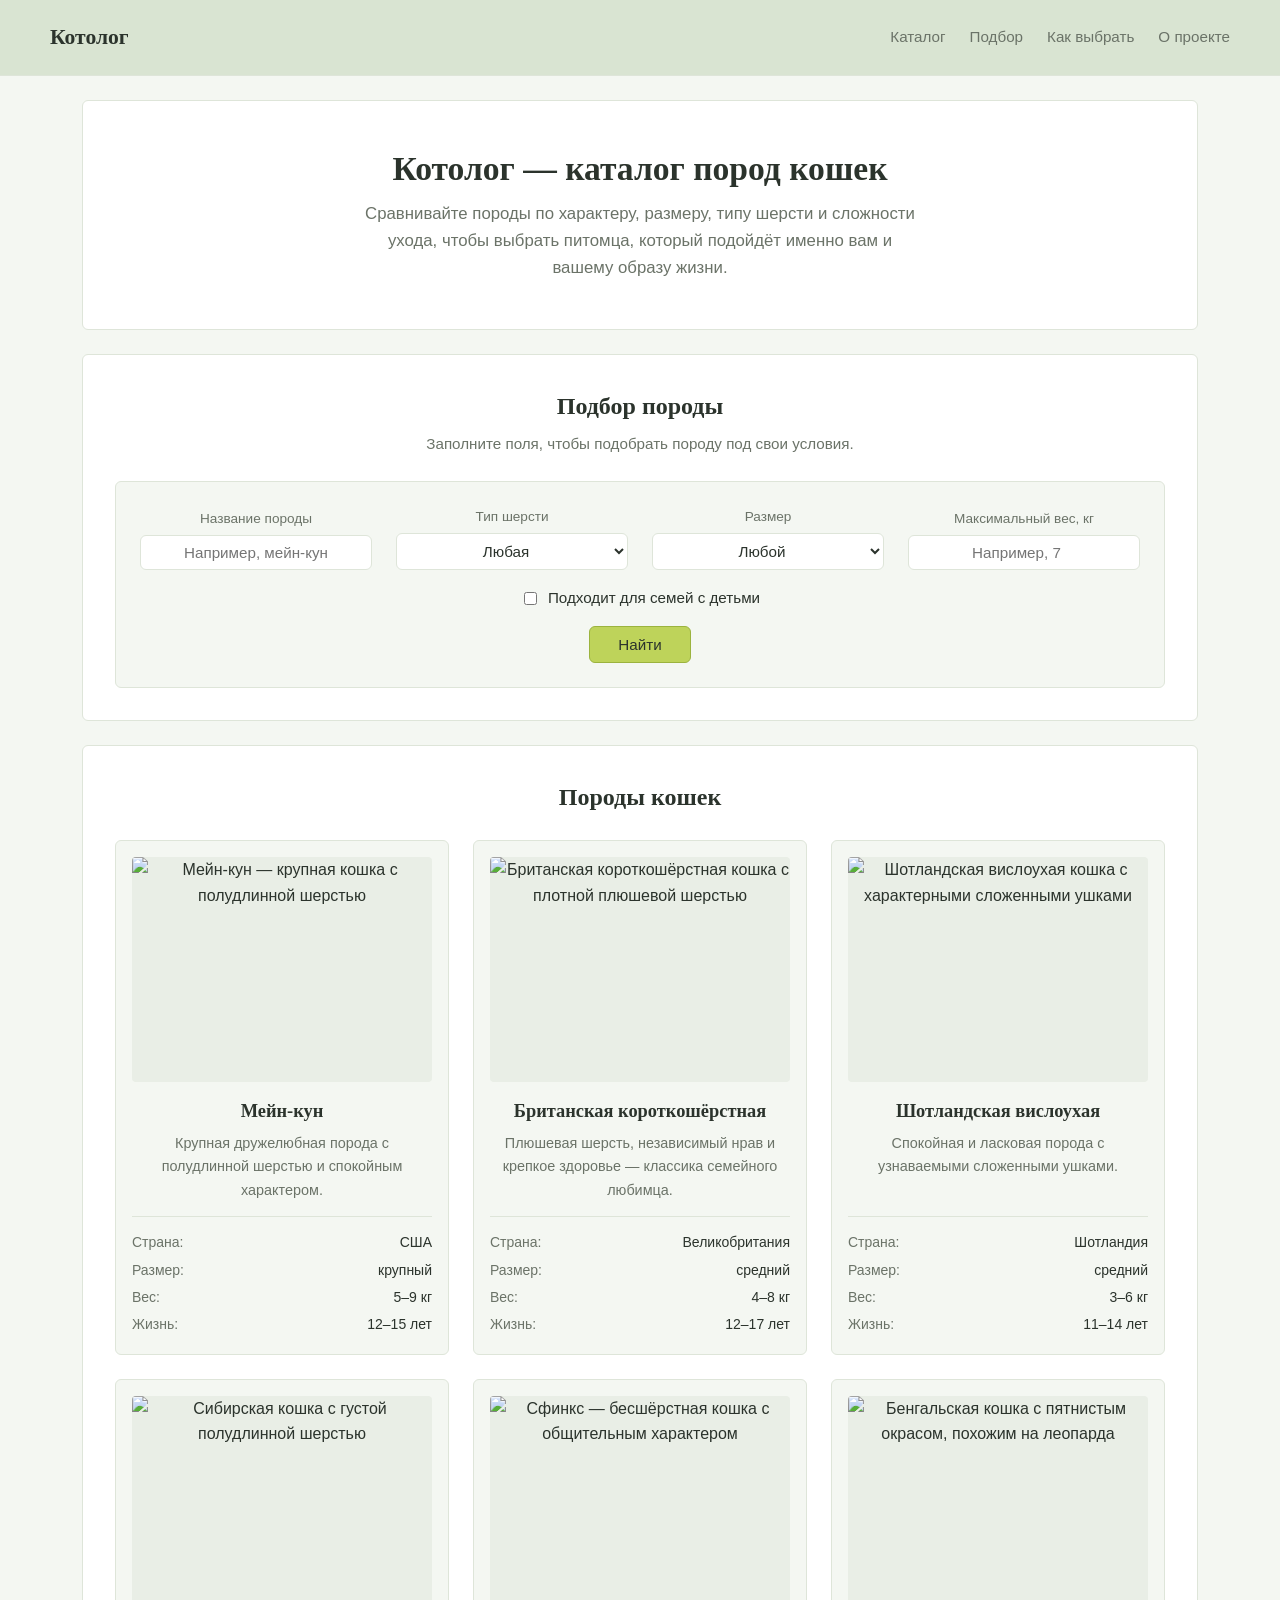
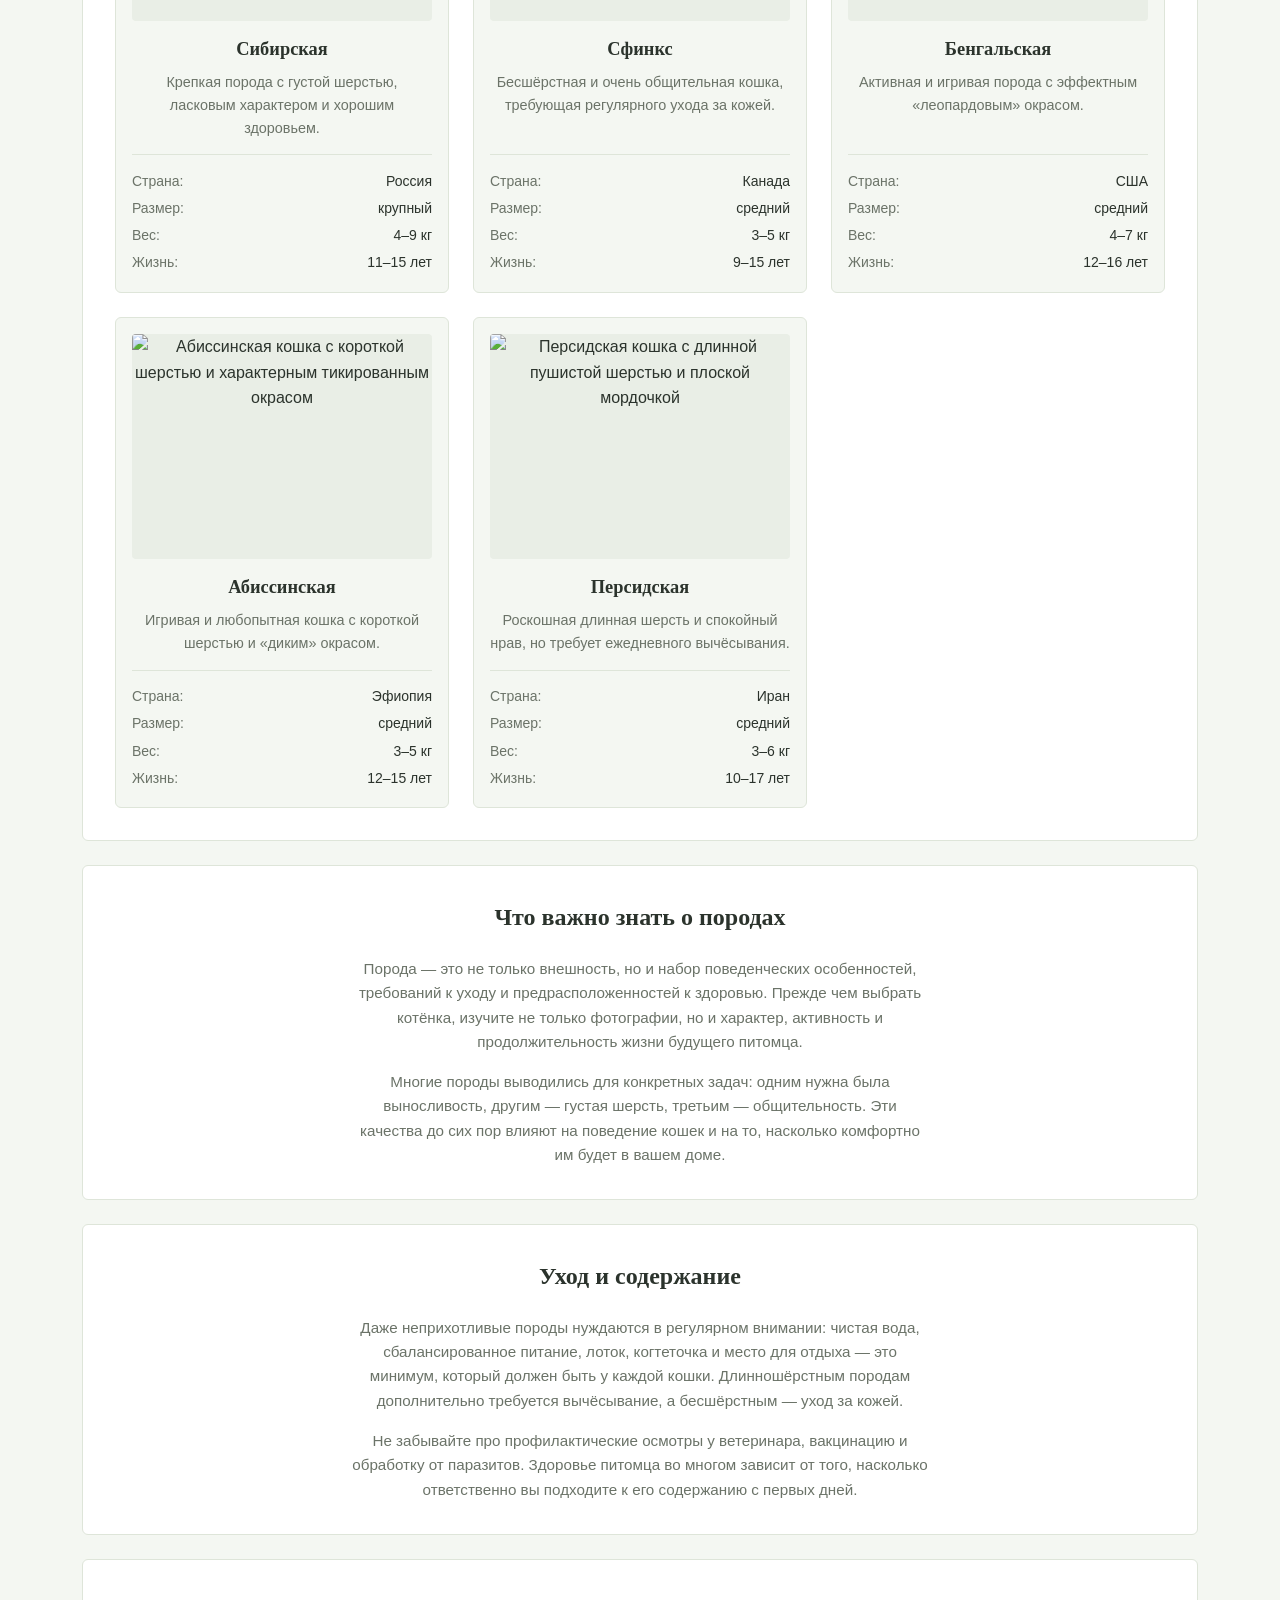
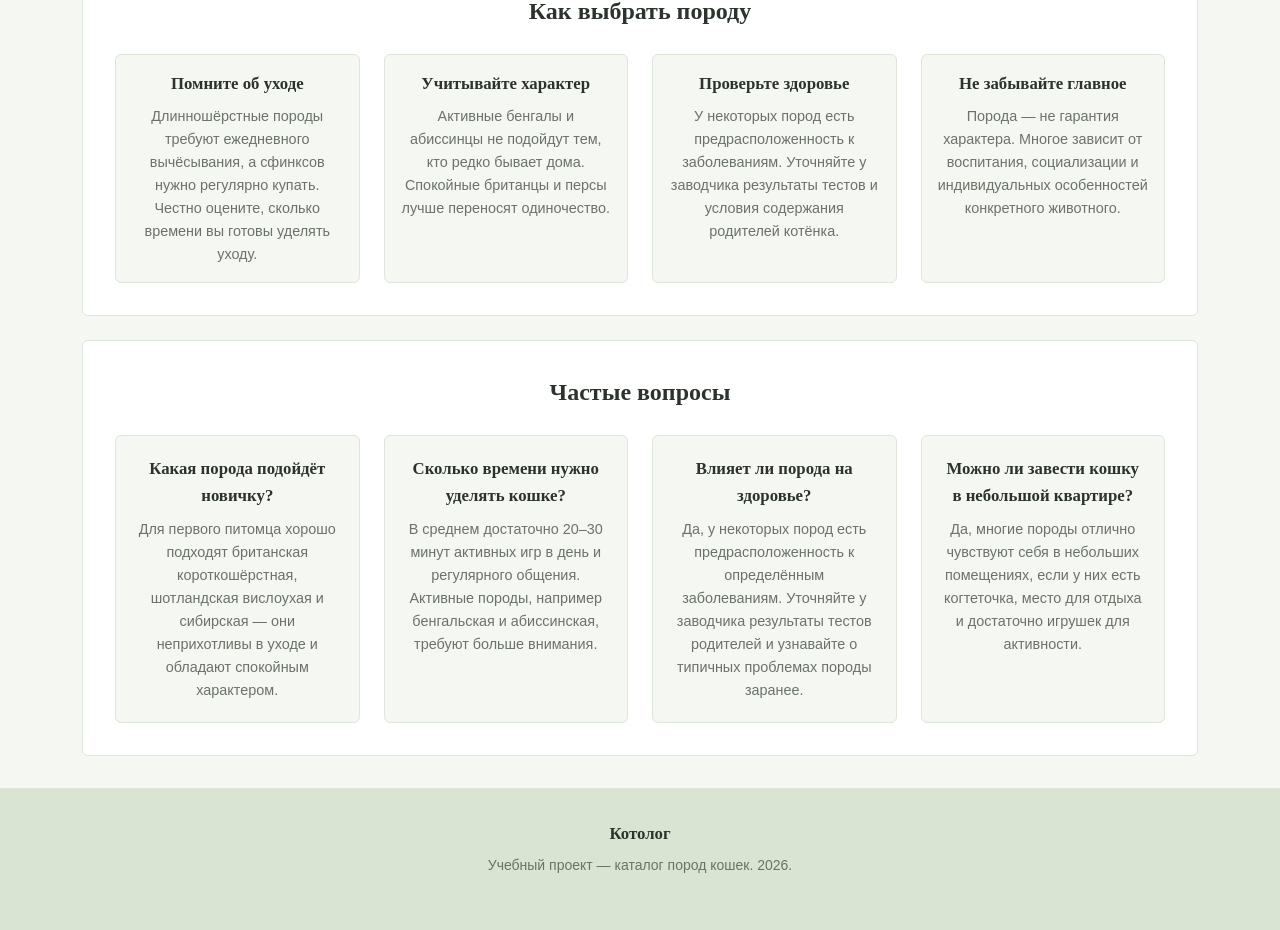
==== index.html @ 671f191f "лабораторная работа №1" ====
<!doctype html>
<html lang="ru">
<head>
  <meta charset="UTF-8">
  <meta name="viewport" content="width=device-width, initial-scale=1.0">
  <title>Котолог — каталог пород кошек</title>
  <link rel="stylesheet" href="styles/main.css">
<base target="_blank">
</head>

<body>

  <header class="site-header">
    <a class="logo" href="index.html">Котолог</a>
    <nav class="main-nav" aria-label="Основная навигация">
      <ul>
        <li><a href="#breeds">Каталог</a></li>
        <li><a href="#filters">Подбор</a></li>
        <li><a href="#about">Как выбрать</a></li>
        <li><a href="#footer">О проекте</a></li>
      </ul>
    </nav>
  </header>

  <main>

    <section class="hero" aria-labelledby="hero-title">
      <h1 id="hero-title">Котолог — каталог пород кошек</h1>
      <p>
        Сравнивайте породы по характеру, размеру, типу шерсти и сложности ухода,
        чтобы выбрать питомца, который подойдёт именно вам и вашему образу жизни.
      </p>
    </section>

    <section id="filters" class="filters" aria-labelledby="filters-title">
      <h2 id="filters-title">Подбор породы</h2>
      <p>Заполните поля, чтобы подобрать породу под свои условия.</p>

      <form class="filter-form" action="#" method="get">
        <div class="form-field">
          <label for="breed-name">Название породы</label>
          <input type="text" id="breed-name" name="breed" placeholder="Например, мейн-кун">
        </div>

        <div class="form-field">
          <label for="coat">Тип шерсти</label>
          <select id="coat" name="coat">
            <option value="">Любая</option>
            <option value="short">Короткая</option>
            <option value="semi-long">Полудлинная</option>
            <option value="long">Длинная</option>
            <option value="hairless">Без шерсти</option>
          </select>
        </div>

        <div class="form-field">
          <label for="size">Размер</label>
          <select id="size" name="size">
            <option value="">Любой</option>
            <option value="small">Малый</option>
            <option value="medium">Средний</option>
            <option value="large">Крупный</option>
          </select>
        </div>

        <div class="form-field">
          <label for="max-weight">Максимальный вес, кг</label>
          <input type="number" id="max-weight" name="max_weight" min="1" max="15" step="0.5" placeholder="Например, 7">
        </div>

        <div class="form-field form-field--checkbox">
          <input type="checkbox" id="kids-friendly" name="kids_friendly" value="1">
          <label for="kids-friendly">Подходит для семей с детьми</label>
        </div>

        <button type="submit" class="btn">Найти</button>
      </form>
    </section>

    <section id="breeds" class="breeds" aria-labelledby="breeds-title">
      <h2 id="breeds-title">Породы кошек</h2>

      <div class="cards">

        <article class="card">
          <img src="assets/images/maine-coon.jpg" alt="Мейн-кун — крупная кошка с полудлинной шерстью">
          <h3>Мейн-кун</h3>
          <p>Крупная дружелюбная порода с полудлинной шерстью и спокойным характером.</p>
          <ul class="card-props">
            <li><span>Страна:</span> США</li>
            <li><span>Размер:</span> крупный</li>
            <li><span>Вес:</span> 5–9 кг</li>
            <li><span>Жизнь:</span> 12–15 лет</li>
          </ul>
        </article>

        <article class="card">
          <img src="assets/images/british-shorthair.jpg" alt="Британская короткошёрстная кошка с плотной плюшевой шерстью">
          <h3>Британская короткошёрстная</h3>
          <p>Плюшевая шерсть, независимый нрав и крепкое здоровье — классика семейного любимца.</p>
          <ul class="card-props">
            <li><span>Страна:</span> Великобритания</li>
            <li><span>Размер:</span> средний</li>
            <li><span>Вес:</span> 4–8 кг</li>
            <li><span>Жизнь:</span> 12–17 лет</li>
          </ul>
        </article>

        <article class="card">
          <img src="assets/images/scottish-fold.jpg" alt="Шотландская вислоухая кошка с характерными сложенными ушками">
          <h3>Шотландская вислоухая</h3>
          <p>Спокойная и ласковая порода с узнаваемыми сложенными ушками.</p>
          <ul class="card-props">
            <li><span>Страна:</span> Шотландия</li>
            <li><span>Размер:</span> средний</li>
            <li><span>Вес:</span> 3–6 кг</li>
            <li><span>Жизнь:</span> 11–14 лет</li>
          </ul>
        </article>

        <article class="card">
          <img src="assets/images/siberian.jpg" alt="Сибирская кошка с густой полудлинной шерстью">
          <h3>Сибирская</h3>
          <p>Крепкая порода с густой шерстью, ласковым характером и хорошим здоровьем.</p>
          <ul class="card-props">
            <li><span>Страна:</span> Россия</li>
            <li><span>Размер:</span> крупный</li>
            <li><span>Вес:</span> 4–9 кг</li>
            <li><span>Жизнь:</span> 11–15 лет</li>
          </ul>
        </article>

        <article class="card">
          <img src="assets/images/sphynx.jpg" alt="Сфинкс — бесшёрстная кошка с общительным характером">
          <h3>Сфинкс</h3>
          <p>Бесшёрстная и очень общительная кошка, требующая регулярного ухода за кожей.</p>
          <ul class="card-props">
            <li><span>Страна:</span> Канада</li>
            <li><span>Размер:</span> средний</li>
            <li><span>Вес:</span> 3–5 кг</li>
            <li><span>Жизнь:</span> 9–15 лет</li>
          </ul>
        </article>

        <article class="card">
          <img src="assets/images/bengal.jpg" alt="Бенгальская кошка с пятнистым окрасом, похожим на леопарда">
          <h3>Бенгальская</h3>
          <p>Активная и игривая порода с эффектным «леопардовым» окрасом.</p>
          <ul class="card-props">
            <li><span>Страна:</span> США</li>
            <li><span>Размер:</span> средний</li>
            <li><span>Вес:</span> 4–7 кг</li>
            <li><span>Жизнь:</span> 12–16 лет</li>
          </ul>
        </article>

        <article class="card">
          <img src="assets/images/abyssinian.jpg" alt="Абиссинская кошка с короткой шерстью и характерным тикированным окрасом">
          <h3>Абиссинская</h3>
          <p>Игривая и любопытная кошка с короткой шерстью и «диким» окрасом.</p>
          <ul class="card-props">
            <li><span>Страна:</span> Эфиопия</li>
            <li><span>Размер:</span> средний</li>
            <li><span>Вес:</span> 3–5 кг</li>
            <li><span>Жизнь:</span> 12–15 лет</li>
          </ul>
        </article>

        <article class="card">
          <img src="assets/images/persian.jpg" alt="Персидская кошка с длинной пушистой шерстью и плоской мордочкой">
          <h3>Персидская</h3>
          <p>Роскошная длинная шерсть и спокойный нрав, но требует ежедневного вычёсывания.</p>
          <ul class="card-props">
            <li><span>Страна:</span> Иран</li>
            <li><span>Размер:</span> средний</li>
            <li><span>Вес:</span> 3–6 кг</li>
            <li><span>Жизнь:</span> 10–17 лет</li>
          </ul>
        </article>

      </div>
    </section>

    <section id="about-breeds" class="text-block" aria-labelledby="about-breeds-title">
      <h2 id="about-breeds-title">Что важно знать о породах</h2>
      <div class="text-block-content">
        <p>
          Порода — это не только внешность, но и набор поведенческих особенностей,
          требований к уходу и предрасположенностей к здоровью. Прежде чем выбрать
          котёнка, изучите не только фотографии, но и характер, активность и
          продолжительность жизни будущего питомца.
        </p>
        <p>
          Многие породы выводились для конкретных задач: одним нужна была выносливость,
          другим — густая шерсть, третьим — общительность. Эти качества до сих пор
          влияют на поведение кошек и на то, насколько комфортно им будет в вашем доме.
        </p>
      </div>
    </section>

    <section id="care" class="text-block" aria-labelledby="care-title">
      <h2 id="care-title">Уход и содержание</h2>
      <div class="text-block-content">
        <p>
          Даже неприхотливые породы нуждаются в регулярном внимании: чистая вода,
          сбалансированное питание, лоток, когтеточка и место для отдыха — это минимум,
          который должен быть у каждой кошки. Длинношёрстным породам дополнительно
          требуется вычёсывание, а бесшёрстным — уход за кожей.
        </p>
        <p>
          Не забывайте про профилактические осмотры у ветеринара, вакцинацию и
          обработку от паразитов. Здоровье питомца во многом зависит от того,
          насколько ответственно вы подходите к его содержанию с первых дней.
        </p>
      </div>
    </section>

    <section id="about" class="about" aria-labelledby="about-title">
      <h2 id="about-title">Как выбрать породу</h2>

      <div class="about-grid">
        <article>
          <h3>Помните об уходе</h3>
          <p>Длинношёрстные породы требуют ежедневного вычёсывания, а сфинксов нужно регулярно купать. Честно оцените, сколько времени вы готовы уделять уходу.</p>
        </article>

        <article>
          <h3>Учитывайте характер</h3>
          <p>Активные бенгалы и абиссинцы не подойдут тем, кто редко бывает дома. Спокойные британцы и персы лучше переносят одиночество.</p>
        </article>

        <article>
          <h3>Проверьте здоровье</h3>
          <p>У некоторых пород есть предрасположенность к заболеваниям. Уточняйте у заводчика результаты тестов и условия содержания родителей котёнка.</p>
        </article>

        <article>
          <h3>Не забывайте главное</h3>
          <p>Порода — не гарантия характера. Многое зависит от воспитания, социализации и индивидуальных особенностей конкретного животного.</p>
        </article>
      </div>
    </section>

    <section id="faq" class="text-block" aria-labelledby="faq-title">
      <h2 id="faq-title">Частые вопросы</h2>
      <div class="faq">
        <article class="faq-item">
          <h3>Какая порода подойдёт новичку?</h3>
          <p>
            Для первого питомца хорошо подходят британская короткошёрстная,
            шотландская вислоухая и сибирская — они неприхотливы в уходе
            и обладают спокойным характером.
          </p>
        </article>
        <article class="faq-item">
          <h3>Сколько времени нужно уделять кошке?</h3>
          <p>
            В среднем достаточно 20–30 минут активных игр в день и регулярного
            общения. Активные породы, например бенгальская и абиссинская,
            требуют больше внимания.
          </p>
        </article>
        <article class="faq-item">
          <h3>Влияет ли порода на здоровье?</h3>
          <p>
            Да, у некоторых пород есть предрасположенность к определённым
            заболеваниям. Уточняйте у заводчика результаты тестов родителей
            и узнавайте о типичных проблемах породы заранее.
          </p>
        </article>
        <article class="faq-item">
          <h3>Можно ли завести кошку в небольшой квартире?</h3>
          <p>
            Да, многие породы отлично чувствуют себя в небольших помещениях,
            если у них есть когтеточка, место для отдыха и достаточно игрушек
            для активности.
          </p>
        </article>
      </div>
    </section>

  </main>

  <footer id="footer" class="site-footer">
    <div class="footer-col">
      <p class="footer-brand">Котолог</p>
      <p>Учебный проект — каталог пород кошек. 2026.</p>
    </div>
  </footer>

</body>
</html>
---- styles/main.css ----
/* Котолог — каталог пород кошек */

/* Цвета и размеры */
:root {
  --bg: #f4f7f2;
  --surface: #ffffff;
  --text: #2b332c;
  --text-muted: #6b7368;
  --accent: #bed35a;
  --accent-dark: #9bb33e;
  --accent-tint: #d9e4d2;
  --border: #dee5d9;
  --radius: 6px;
}

* {
  box-sizing: border-box;
}

/* Основа страницы */
body {
  margin: 0;
  padding: 0;
  background-color: var(--bg);
  color: var(--text);
  font-family: Arial, sans-serif;
  font-size: 16px;
  line-height: 1.6;
  text-align: center;
}

/* Картинки */
img {
  display: block;
  max-width: 100%;
}

/* Ссылки */
a {
  color: var(--accent-dark);
  text-decoration: none;
}

a:hover {
  text-decoration: underline;
}

/* Заголовки */
h1,
h2,
h3 {
  font-family: Georgia, serif;
  font-weight: 600;
  color: var(--text);
}

/* Рамка при навигации клавишей Tab */
:focus-visible {
  outline: 2px solid var(--accent-dark);
  outline-offset: 2px;
}

/* Шапка — на всю ширину экрана, лёгкий зелёный фон */
.site-header {
  display: flex;
  flex-wrap: wrap;
  justify-content: space-between;
  align-items: center;
  gap: 1rem 2rem;
  padding: 1.25rem max(2rem, calc((100% - 1180px) / 2));
  background-color: var(--accent-tint);
  border-bottom: 1px solid var(--border);
  position: sticky;
  top: 0;
  z-index: 10;
}

/* Логотип */
.logo {
  font-family: Georgia, serif;
  font-size: 1.35rem;
  font-weight: 700;
  color: var(--text);
}

.logo:hover {
  text-decoration: none;
}

/* Меню */
.main-nav ul {
  display: flex;
  flex-wrap: wrap;
  justify-content: flex-end;
  gap: 1.5rem;
  margin: 0;
  padding: 0;
  list-style: none;
}

.main-nav a {
  color: var(--text-muted);
  font-size: 0.95rem;
  transition: color 0.2s ease;
}

.main-nav a:hover {
  color: var(--accent-dark);
  text-decoration: none;
}

/* Основной контейнер — центрируем содержимое */
main {
  max-width: 1180px;
  margin: 0 auto;
  padding: 0 2rem;
}

/* Белый блок-обёртка для секций */
.hero,
.filters,
.breeds,
.text-block,
.about {
  background-color: var(--surface);
  border: 1px solid var(--border);
  border-radius: var(--radius);
  padding: 2rem 2rem;
  margin: 1.5rem 0;
}

/* Первый блок с заголовком */
.hero {
  padding: 3rem 2rem;
}

.hero h1 {
  margin: 0 0 0.75rem;
  font-size: 2.1rem;
  line-height: 1.2;
}

.hero p {
  margin: 0 auto;
  max-width: 60ch;
  color: var(--text-muted);
  font-size: 1.05rem;
}

/* Блок с формой */
.filters h2 {
  margin: 0 0 0.4rem;
  font-size: 1.5rem;
}

.filters p {
  margin: 0 auto 1.5rem;
  max-width: 65ch;
  color: var(--text-muted);
  font-size: 0.95rem;
}

.filter-form {
  display: flex;
  flex-wrap: wrap;
  justify-content: center;
  align-items: flex-end;
  gap: 1rem 1.5rem;
  padding: 1.5rem;
  background-color: var(--bg);
  border: 1px solid var(--border);
  border-radius: var(--radius);
}

/* Одно поле формы */
.form-field {
  display: flex;
  flex-direction: column;
  gap: 0.35rem;
  flex: 1 1 180px;
  text-align: center;
}

.form-field label {
  font-size: 0.85rem;
  color: var(--text-muted);
  text-align: center;
}

.form-field input[type="text"],
.form-field input[type="number"],
.form-field select {
  width: 100%;
  padding: 0.5rem 0.65rem;
  font-family: Arial, sans-serif;
  font-size: 0.95rem;
  color: var(--text);
  background-color: var(--surface);
  border: 1px solid var(--border);
  border-radius: var(--radius);
  text-align: center;
}

.form-field input:focus,
.form-field select:focus {
  border-color: var(--accent);
}

/* Поле с галочкой */
.form-field--checkbox {
  flex-direction: row;
  justify-content: center;
  align-items: center;
  gap: 0.5rem;
  flex: 1 1 100%;
  text-align: center;
}

.form-field--checkbox input {
  width: auto;
}

.form-field--checkbox label {
  font-size: 0.95rem;
  color: var(--text);
}

/* Кнопка */
.btn {
  padding: 0.55rem 1.75rem;
  font-family: Arial, sans-serif;
  font-size: 0.95rem;
  font-weight: 500;
  color: var(--text);
  background-color: var(--accent);
  border: 1px solid var(--accent-dark);
  border-radius: var(--radius);
  cursor: pointer;
  margin: 0 auto;
  display: block;
}

.btn:hover {
  background-color: var(--accent-dark);
}

/* Блок с карточками */
.breeds h2 {
  margin: 0 0 1.5rem;
  font-size: 1.5rem;
}

/* Сетка карточек пород */
.cards {
  display: grid;
  grid-template-columns: repeat(auto-fill, minmax(280px, 1fr));
  gap: 1.5rem;
}

/* Одна карточка */
.card {
  display: flex;
  flex-direction: column;
  padding: 1rem;
  background-color: var(--bg);
  border: 1px solid var(--border);
  border-radius: var(--radius);
  transition: box-shadow 0.2s ease, transform 0.2s ease;
  text-align: center;
}

.card:hover {
  box-shadow: 0 6px 20px rgba(190, 211, 90, 0.65); /* зелёная тень */
  transform: translateY(-2px);
}

.card img {
  width: 100%;
  aspect-ratio: 4 / 3;
  object-fit: cover;
  border-radius: 4px;
  background-color: #e9eee6;
  margin-bottom: 0.9rem;
}

.card h3 {
  margin: 0 0 0.4rem;
  font-size: 1.15rem;
}

.card p {
  margin: 0 0 0.9rem;
  font-size: 0.9rem;
  color: var(--text-muted);
}

/* Список свойств в карточке — характеристики пород по левому краю */
.card-props {
  margin: auto 0 0;
  padding: 0.75rem 0 0;
  list-style: none;
  border-top: 1px solid var(--border);
  font-size: 0.875rem;
  text-align: left;
}

.card-props li {
  display: flex;
  justify-content: space-between;
  gap: 0.5rem;
  padding: 0.15rem 0;
}

.card-props span {
  color: var(--text-muted);
}

/* Текстовые блоки */
.text-block h2 {
  margin: 0 0 1.25rem;
  font-size: 1.5rem;
  text-align: center;
}

.text-block-content {
  max-width: 65ch;
  margin: 0 auto;
  text-align: center;
}

.text-block-content p {
  margin: 0 0 1rem;
  color: var(--text-muted);
  font-size: 0.95rem;
}

.text-block-content p:last-child {
  margin-bottom: 0;
}

/* FAQ — 4 блока в ряд */
.faq {
  display: grid;
  grid-template-columns: repeat(4, 1fr);
  gap: 1.5rem;
  margin-top: 1.5rem;
}

.faq-item {
  padding: 1.25rem;
  background-color: var(--bg);
  border: 1px solid var(--border);
  border-radius: var(--radius);
  text-align: center;
}

.faq-item h3 {
  margin: 0 0 0.5rem;
  font-size: 1.05rem;
}

.faq-item p {
  margin: 0;
  font-size: 0.9rem;
  color: var(--text-muted);
}

/* Блок «Как выбрать» */
.about h2 {
  margin: 0 0 1.5rem;
  font-size: 1.5rem;
}

/* «Как выбрать» — 4 блока в ряд */
.about-grid {
  display: grid;
  grid-template-columns: repeat(4, 1fr);
  gap: 1.5rem;
}

.about-grid article {
  padding: 1rem;
  background-color: var(--bg);
  border: 1px solid var(--border);
  border-radius: var(--radius);
  text-align: center;
}

.about-grid h3 {
  margin: 0 0 0.4rem;
  font-size: 1.05rem;
}

.about-grid p {
  margin: 0;
  font-size: 0.9rem;
  color: var(--text-muted);
}

/* Подвал — на всю ширину экрана, лёгкий зелёный фон */
.site-footer {
  display: flex;
  flex-wrap: wrap;
  justify-content: center;
  gap: 2rem;
  padding: 2rem max(2rem, calc((100% - 1180px) / 2)) 3rem;
  margin-top: 2rem;
  background-color: var(--accent-tint);
  border-top: 1px solid var(--border);
  font-size: 0.875rem;
  color: var(--text-muted);
  text-align: center;
}

.footer-col {
  flex: 1 1 200px;
}

.footer-col p {
  margin: 0 0 0.35rem;
}

.footer-brand {
  font-family: Georgia, serif;
  font-size: 1.05rem;
  font-weight: 700;
  color: var(--text);
  margin-bottom: 0.5rem;
}

/* Планшет: FAQ и «Как выбрать» — по 2 в ряд */
@media (min-width: 481px) and (max-width: 1024px) {
  .faq,
  .about-grid {
    grid-template-columns: repeat(2, 1fr);
  }

  .cards {
    grid-template-columns: repeat(2, 1fr);
  }
}

/* Телефон: всё в одну колонку */
@media (max-width: 480px) {
  main {
    padding: 0 1.25rem;
  }

  .site-header,
  .site-footer {
    padding-left: 1.25rem;
    padding-right: 1.25rem;
  }

  .hero,
  .filters,
  .breeds,
  .text-block,
  .about {
    padding: 1.5rem 1.25rem;
  }

  .hero h1 {
    font-size: 1.7rem;
  }

  .main-nav ul {
    gap: 1rem;
  }

  .btn {
    flex: 1 1 100%;
  }

  .cards,
  .faq,
  .about-grid {
    grid-template-columns: 1fr;
  }
}

/* Широкий экран: карточки пород — по 3 в ряд */
@media (min-width: 1025px) {
  .cards {
    grid-template-columns: repeat(3, 1fr);
  }
}
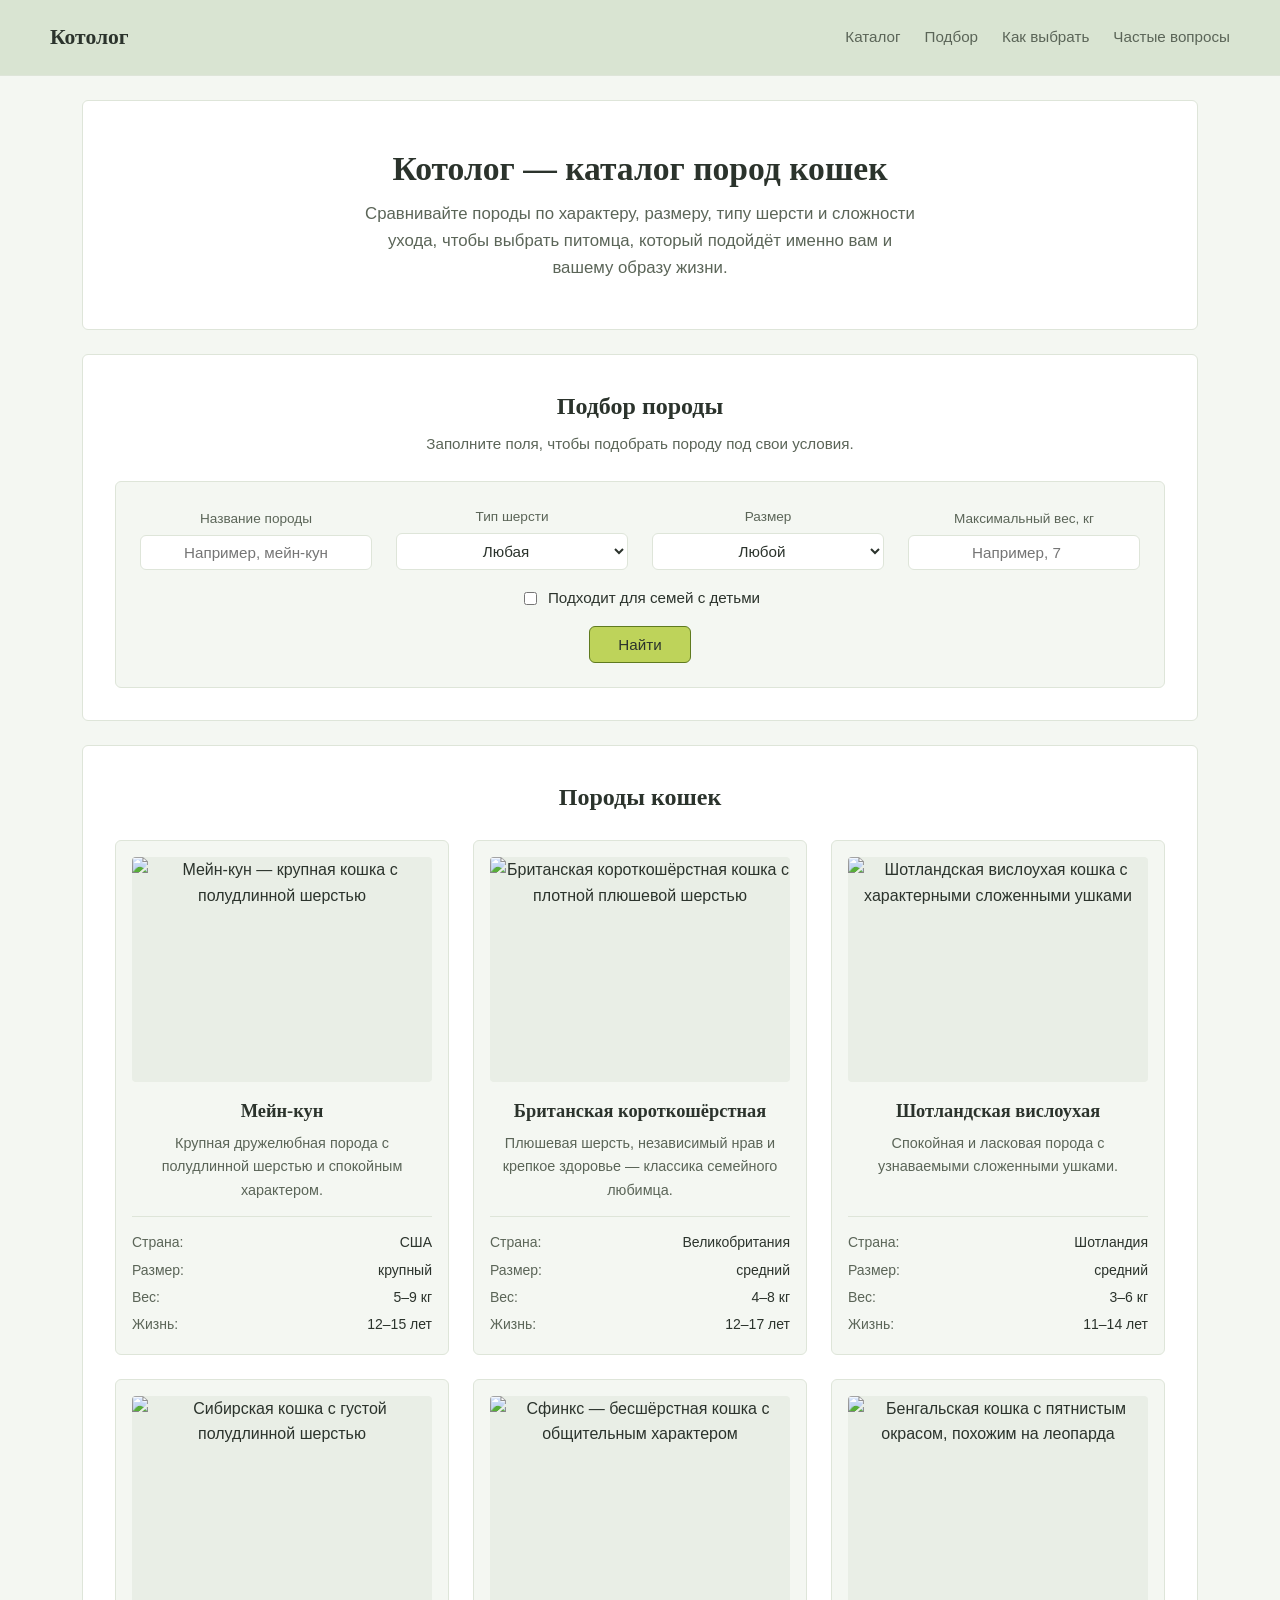
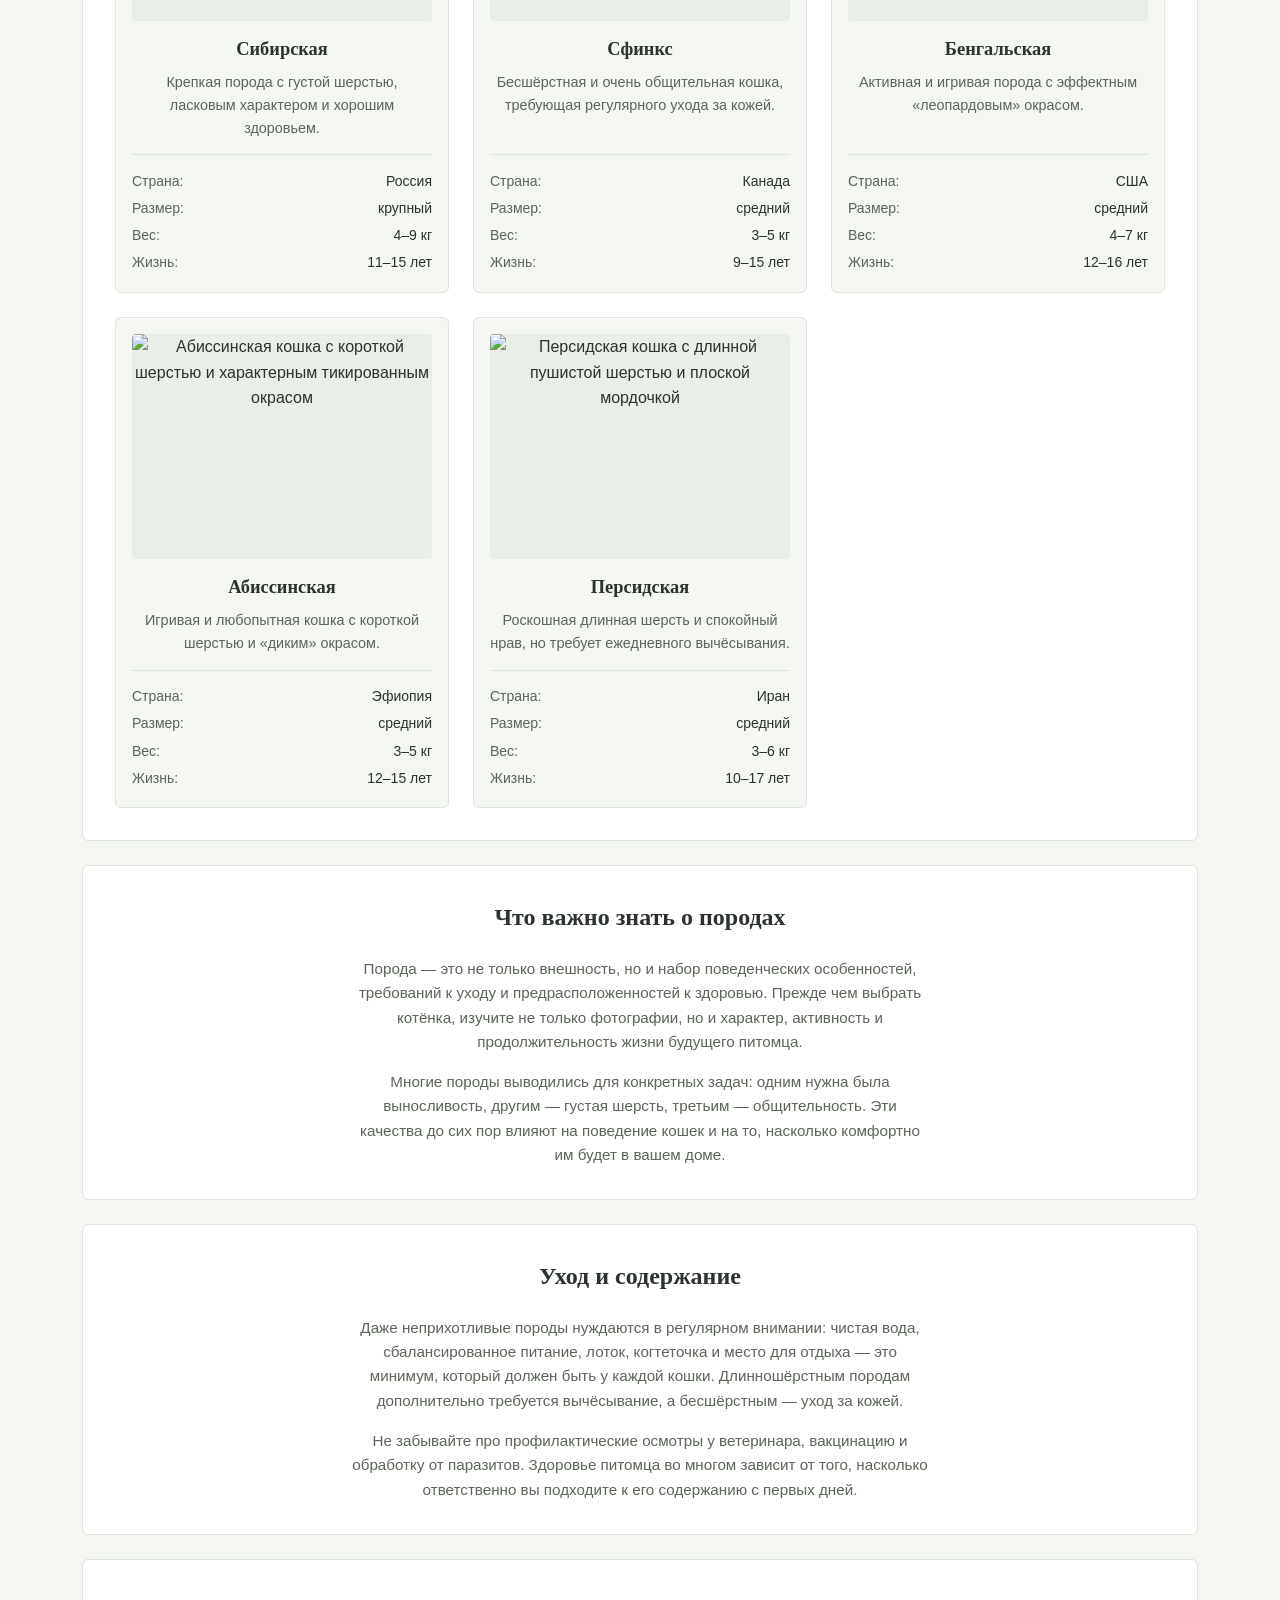
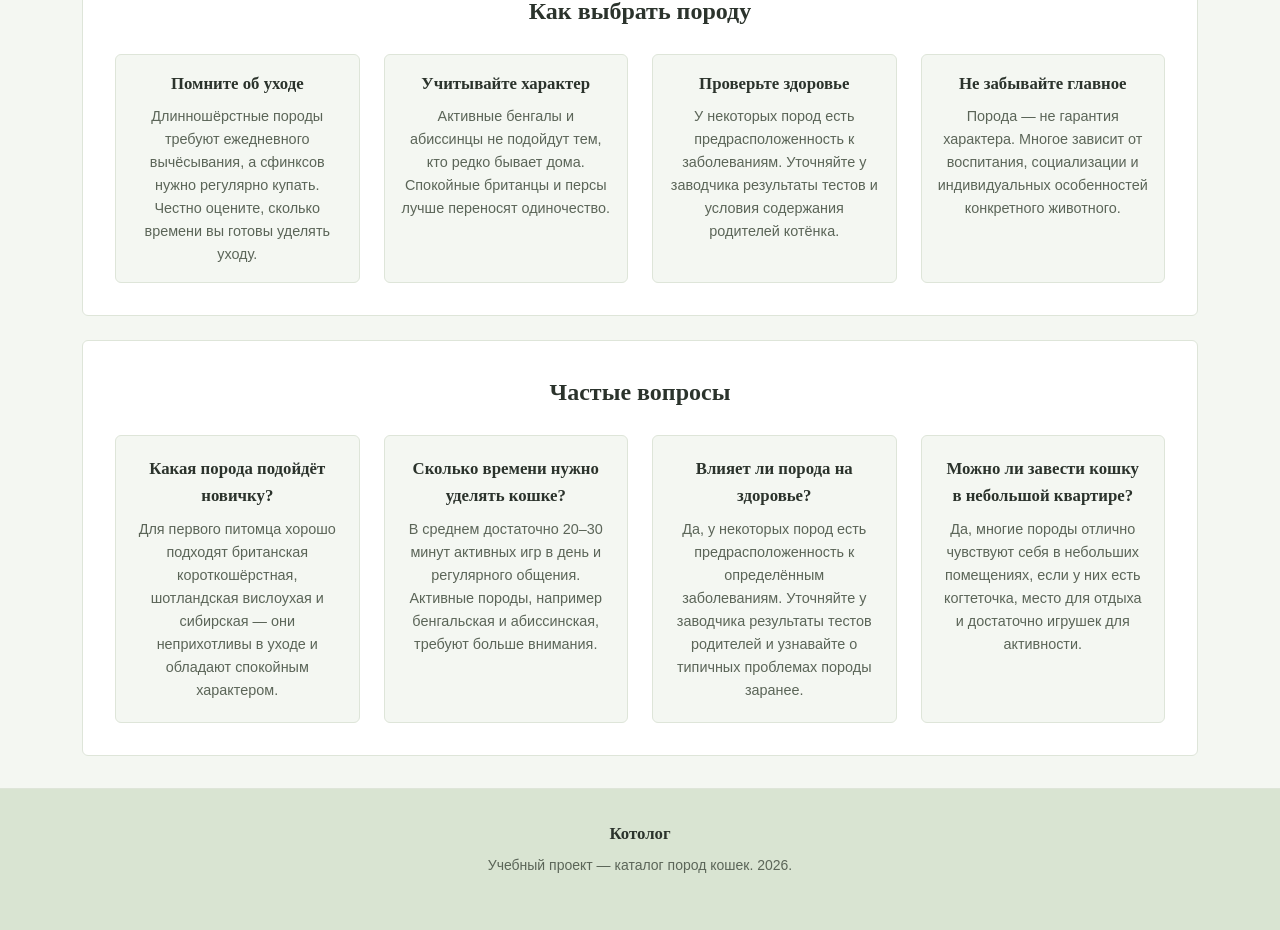
==== commit 336d1187: "лабораторная работа №1" ====
--- a/index.html
+++ b/index.html
@@ -5,7 +5,6 @@
   <meta name="viewport" content="width=device-width, initial-scale=1.0">
   <title>Котолог — каталог пород кошек</title>
   <link rel="stylesheet" href="styles/main.css">
-<base target="_blank">
 </head>
 
 <body>
@@ -17,7 +16,7 @@
         <li><a href="#breeds">Каталог</a></li>
         <li><a href="#filters">Подбор</a></li>
         <li><a href="#about">Как выбрать</a></li>
-        <li><a href="#footer">О проекте</a></li>
+        <li><a href="#faq">Частые вопросы</a></li>
       </ul>
     </nav>
   </header>
@@ -36,7 +35,7 @@
       <h2 id="filters-title">Подбор породы</h2>
       <p>Заполните поля, чтобы подобрать породу под свои условия.</p>
 
-      <form class="filter-form" action="#" method="get">
+      <form class="filter-form" action="" method="get" aria-label="Форма подбора породы">
         <div class="form-field">
           <label for="breed-name">Название породы</label>
           <input type="text" id="breed-name" name="breed" placeholder="Например, мейн-кун">
--- a/styles/main.css
+++ b/styles/main.css
@@ -5,9 +5,9 @@
   --bg: #f4f7f2;
   --surface: #ffffff;
   --text: #2b332c;
-  --text-muted: #6b7368;
+  --text-muted: #5b6558;
   --accent: #bed35a;
-  --accent-dark: #9bb33e;
+  --accent-dark: #5f7a1f;
   --accent-tint: #d9e4d2;
   --border: #dee5d9;
   --radius: 6px;
@@ -26,7 +26,6 @@
   font-family: Arial, sans-serif;
   font-size: 16px;
   line-height: 1.6;
-  text-align: center;
 }
 
 /* Картинки */
@@ -60,7 +59,12 @@
   outline-offset: 2px;
 }
 
-/* Шапка — на всю ширину экрана, лёгкий зелёный фон */
+/* Отступ при переходе по якорям под липкой шапкой */
+section[id] {
+  scroll-margin-top: 5rem;
+}
+
+/* Шапка */
 .site-header {
   display: flex;
   flex-wrap: wrap;
@@ -109,7 +113,7 @@
   text-decoration: none;
 }
 
-/* Основной контейнер — центрируем содержимое */
+/* Основной контейнер */
 main {
   max-width: 1180px;
   margin: 0 auto;
@@ -129,6 +133,14 @@
   margin: 1.5rem 0;
 }
 
+/* Заголовки секций по центру */
+.hero,
+.filters,
+.breeds,
+.about {
+  text-align: center;
+}
+
 /* Первый блок с заголовком */
 .hero {
   padding: 3rem 2rem;
@@ -242,6 +254,7 @@
 
 .btn:hover {
   background-color: var(--accent-dark);
+  color: #ffffff;
 }
 
 /* Блок с карточками */
@@ -250,7 +263,7 @@
   font-size: 1.5rem;
 }
 
-/* Сетка карточек пород */
+/* Сетка карточек пород — CSS Grid */
 .cards {
   display: grid;
   grid-template-columns: repeat(auto-fill, minmax(280px, 1fr));
@@ -270,7 +283,7 @@
 }
 
 .card:hover {
-  box-shadow: 0 6px 20px rgba(190, 211, 90, 0.65); /* зелёная тень */
+  box-shadow: 0 6px 20px rgba(95, 122, 31, 0.25);
   transform: translateY(-2px);
 }
 
@@ -294,7 +307,7 @@
   color: var(--text-muted);
 }
 
-/* Список свойств в карточке — характеристики пород по левому краю */
+/* Список свойств в карточке */
 .card-props {
   margin: auto 0 0;
   padding: 0.75rem 0 0;
@@ -397,7 +410,7 @@
   color: var(--text-muted);
 }
 
-/* Подвал — на всю ширину экрана, лёгкий зелёный фон */
+/* Подвал */
 .site-footer {
   display: flex;
   flex-wrap: wrap;
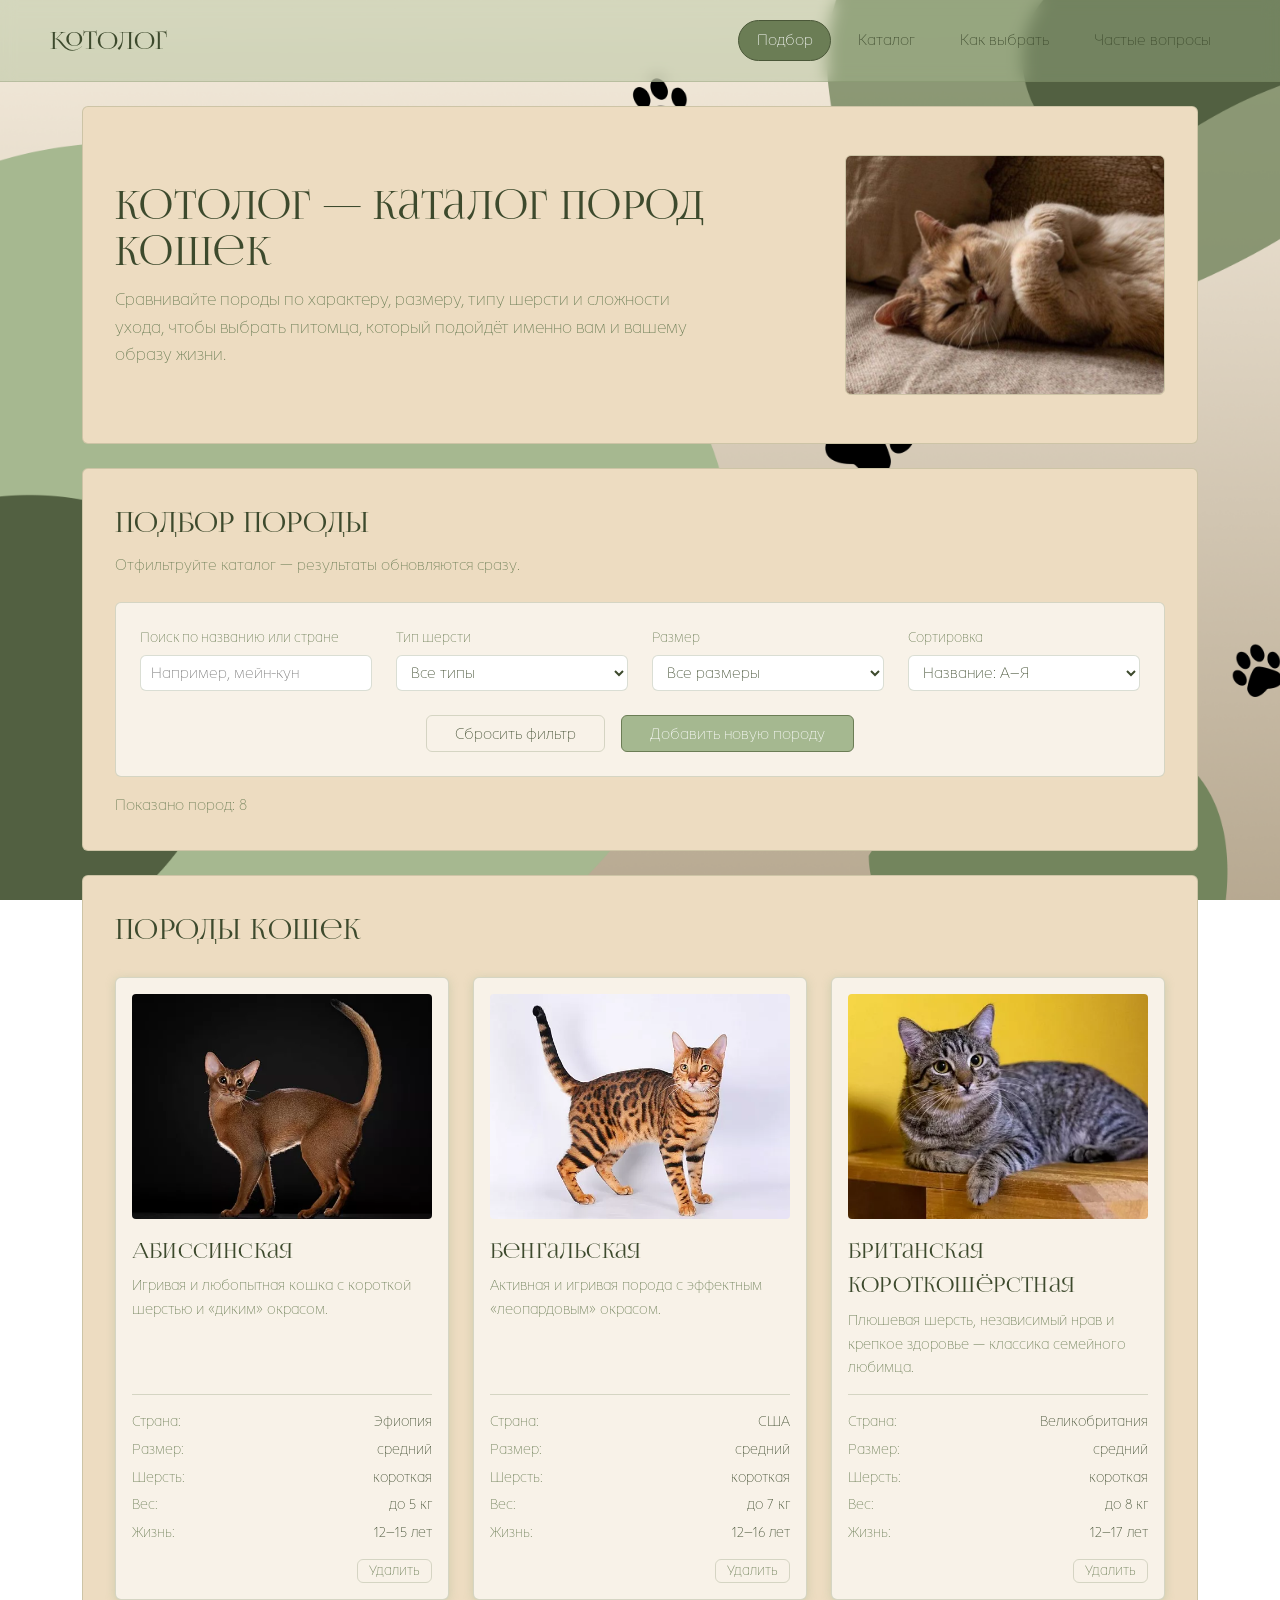
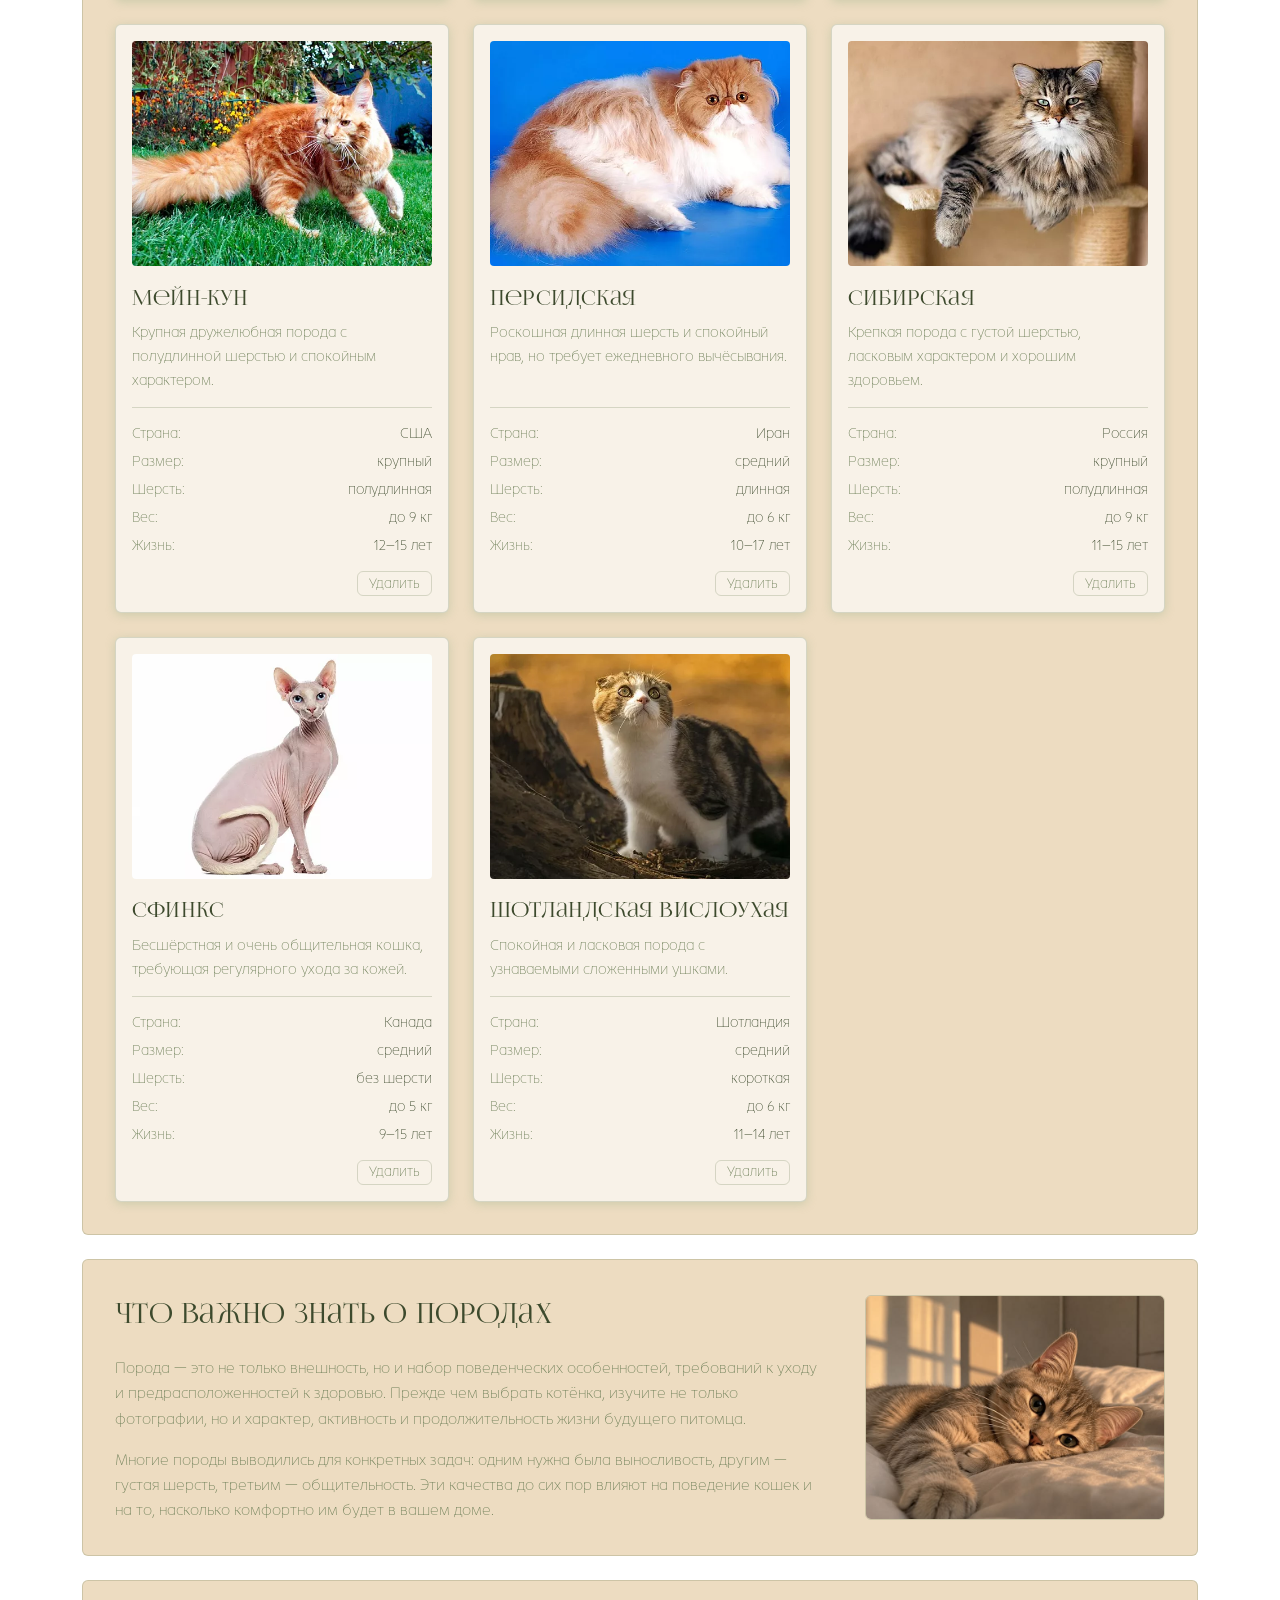
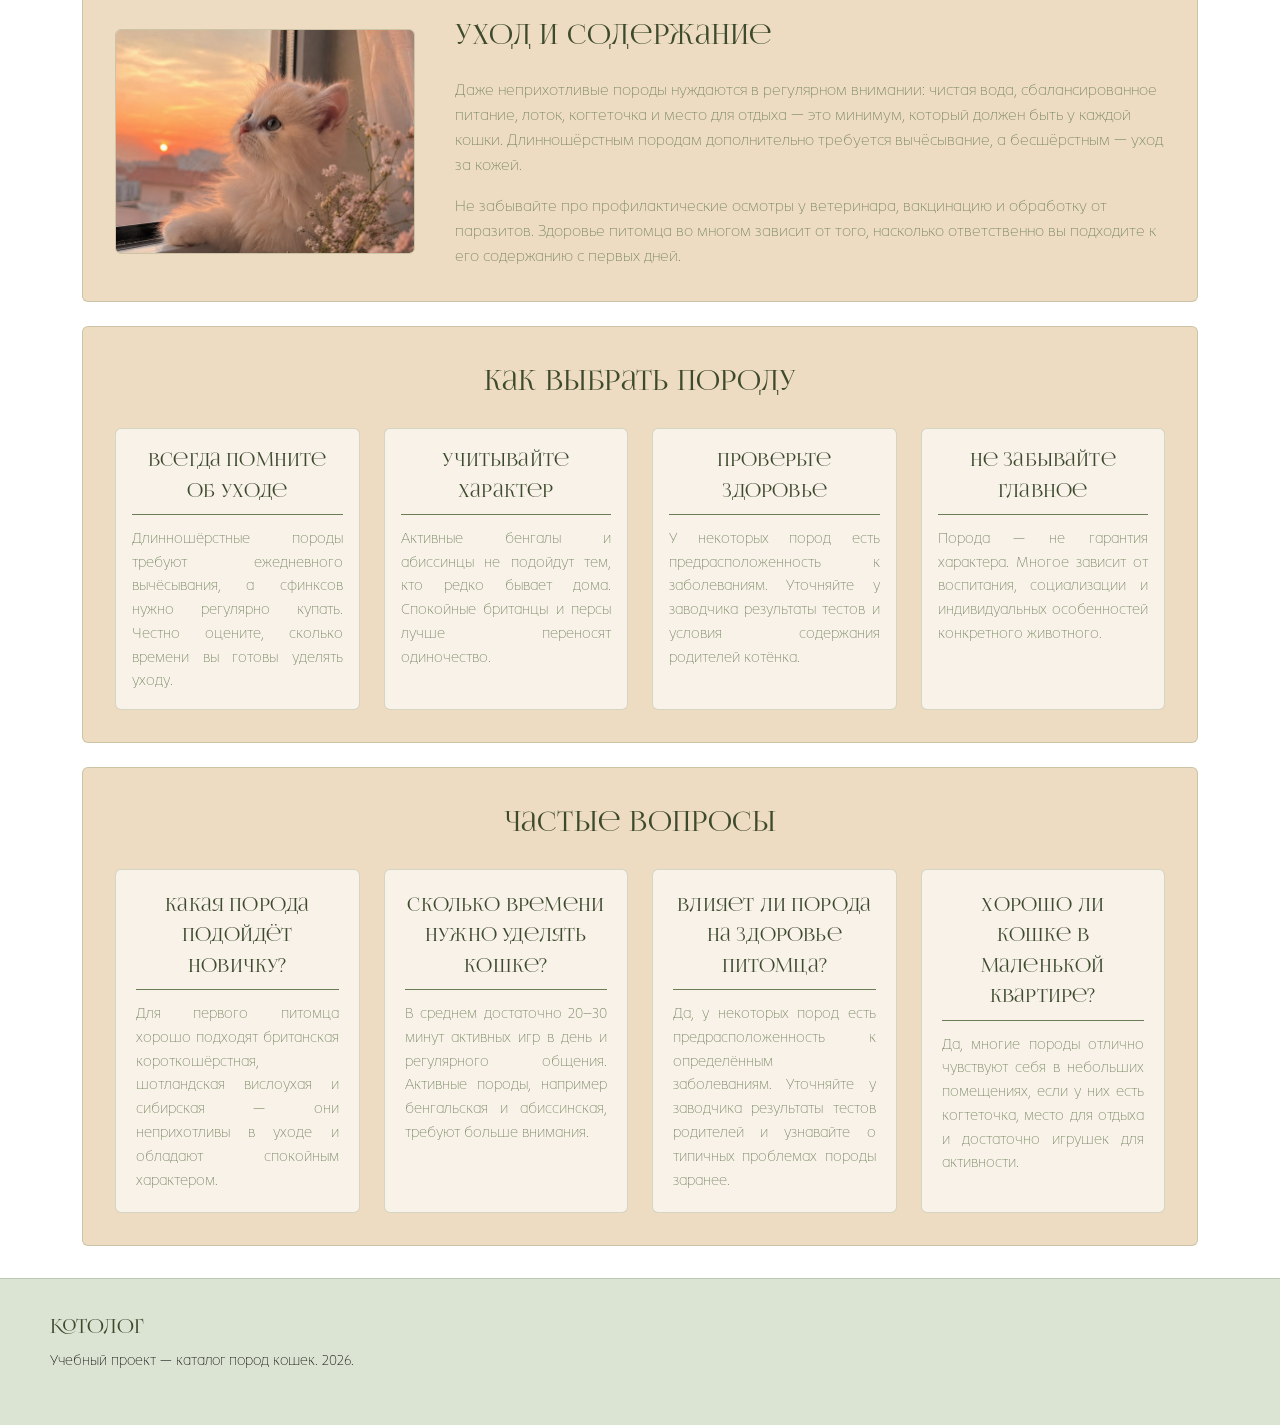
==== commit 4518a79d: "лабораторная работа №2" ====
--- a/index.html
+++ b/index.html
@@ -4,7 +4,7 @@
   <meta charset="UTF-8">
   <meta name="viewport" content="width=device-width, initial-scale=1.0">
   <title>Котолог — каталог пород кошек</title>
-  <link rel="stylesheet" href="styles/main.css">
+  <link rel="stylesheet" href="css/style.css">
 </head>
 
 <body>
@@ -13,8 +13,8 @@
     <a class="logo" href="index.html">Котолог</a>
     <nav class="main-nav" aria-label="Основная навигация">
       <ul>
+        <li><a href="#filters">Подбор</a></li>
         <li><a href="#breeds">Каталог</a></li>
-        <li><a href="#filters">Подбор</a></li>
         <li><a href="#about">Как выбрать</a></li>
         <li><a href="#faq">Частые вопросы</a></li>
       </ul>
@@ -24,27 +24,33 @@
   <main>
 
     <section class="hero" aria-labelledby="hero-title">
-      <h1 id="hero-title">Котолог — каталог пород кошек</h1>
-      <p>
-        Сравнивайте породы по характеру, размеру, типу шерсти и сложности ухода,
-        чтобы выбрать питомца, который подойдёт именно вам и вашему образу жизни.
-      </p>
+      <div class="hero-inner">
+        <div class="hero-text">
+          <h1 id="hero-title">Котолог — каталог пород кошек</h1>
+          <p>
+            Сравнивайте породы по характеру, размеру, типу шерсти и сложности ухода,
+            чтобы выбрать питомца, который подойдёт именно вам и вашему образу жизни.
+          </p>
+        </div>
+        <img class="media-photo" src="assets/images/photo-1.jpg"
+             alt="Кошка на фоне домашнего интерьера">
+      </div>
     </section>
 
     <section id="filters" class="filters" aria-labelledby="filters-title">
       <h2 id="filters-title">Подбор породы</h2>
-      <p>Заполните поля, чтобы подобрать породу под свои условия.</p>
-
-      <form class="filter-form" action="" method="get" aria-label="Форма подбора породы">
-        <div class="form-field">
-          <label for="breed-name">Название породы</label>
-          <input type="text" id="breed-name" name="breed" placeholder="Например, мейн-кун">
-        </div>
-
-        <div class="form-field">
-          <label for="coat">Тип шерсти</label>
-          <select id="coat" name="coat">
-            <option value="">Любая</option>
+      <p>Отфильтруйте каталог — результаты обновляются сразу.</p>
+
+      <div class="filter-form" role="search">
+        <div class="form-field">
+          <label for="search">Поиск по названию или стране</label>
+          <input type="text" id="search" placeholder="Например, мейн-кун">
+        </div>
+
+        <div class="form-field">
+          <label for="coat-filter">Тип шерсти</label>
+          <select id="coat-filter">
+            <option value="all">Все типы</option>
             <option value="short">Короткая</option>
             <option value="semi-long">Полудлинная</option>
             <option value="long">Длинная</option>
@@ -53,9 +59,9 @@
         </div>
 
         <div class="form-field">
-          <label for="size">Размер</label>
-          <select id="size" name="size">
-            <option value="">Любой</option>
+          <label for="size-filter">Размер</label>
+          <select id="size-filter">
+            <option value="all">Все размеры</option>
             <option value="small">Малый</option>
             <option value="medium">Средний</option>
             <option value="large">Крупный</option>
@@ -63,154 +69,68 @@
         </div>
 
         <div class="form-field">
-          <label for="max-weight">Максимальный вес, кг</label>
-          <input type="number" id="max-weight" name="max_weight" min="1" max="15" step="0.5" placeholder="Например, 7">
-        </div>
-
-        <div class="form-field form-field--checkbox">
-          <input type="checkbox" id="kids-friendly" name="kids_friendly" value="1">
-          <label for="kids-friendly">Подходит для семей с детьми</label>
-        </div>
-
-        <button type="submit" class="btn">Найти</button>
-      </form>
+          <label for="sort">Сортировка</label>
+          <select id="sort">
+            <option value="name-asc">Название: А–Я</option>
+            <option value="name-desc">Название: Я–А</option>
+            <option value="weight-asc">Вес: по возрастанию</option>
+            <option value="weight-desc">Вес: по убыванию</option>
+          </select>
+        </div>
+
+        <div class="filter-actions">
+          <button type="button" class="btn btn--ghost" id="reset-btn">Сбросить фильтр</button>
+          <button type="button" class="btn" id="add-btn">Добавить новую породу</button>
+        </div>
+      </div>
+
+      <p class="filter-count" id="filter-count" aria-live="polite"></p>
     </section>
 
     <section id="breeds" class="breeds" aria-labelledby="breeds-title">
       <h2 id="breeds-title">Породы кошек</h2>
-
-      <div class="cards">
-
-        <article class="card">
-          <img src="assets/images/maine-coon.jpg" alt="Мейн-кун — крупная кошка с полудлинной шерстью">
-          <h3>Мейн-кун</h3>
-          <p>Крупная дружелюбная порода с полудлинной шерстью и спокойным характером.</p>
-          <ul class="card-props">
-            <li><span>Страна:</span> США</li>
-            <li><span>Размер:</span> крупный</li>
-            <li><span>Вес:</span> 5–9 кг</li>
-            <li><span>Жизнь:</span> 12–15 лет</li>
-          </ul>
-        </article>
-
-        <article class="card">
-          <img src="assets/images/british-shorthair.jpg" alt="Британская короткошёрстная кошка с плотной плюшевой шерстью">
-          <h3>Британская короткошёрстная</h3>
-          <p>Плюшевая шерсть, независимый нрав и крепкое здоровье — классика семейного любимца.</p>
-          <ul class="card-props">
-            <li><span>Страна:</span> Великобритания</li>
-            <li><span>Размер:</span> средний</li>
-            <li><span>Вес:</span> 4–8 кг</li>
-            <li><span>Жизнь:</span> 12–17 лет</li>
-          </ul>
-        </article>
-
-        <article class="card">
-          <img src="assets/images/scottish-fold.jpg" alt="Шотландская вислоухая кошка с характерными сложенными ушками">
-          <h3>Шотландская вислоухая</h3>
-          <p>Спокойная и ласковая порода с узнаваемыми сложенными ушками.</p>
-          <ul class="card-props">
-            <li><span>Страна:</span> Шотландия</li>
-            <li><span>Размер:</span> средний</li>
-            <li><span>Вес:</span> 3–6 кг</li>
-            <li><span>Жизнь:</span> 11–14 лет</li>
-          </ul>
-        </article>
-
-        <article class="card">
-          <img src="assets/images/siberian.jpg" alt="Сибирская кошка с густой полудлинной шерстью">
-          <h3>Сибирская</h3>
-          <p>Крепкая порода с густой шерстью, ласковым характером и хорошим здоровьем.</p>
-          <ul class="card-props">
-            <li><span>Страна:</span> Россия</li>
-            <li><span>Размер:</span> крупный</li>
-            <li><span>Вес:</span> 4–9 кг</li>
-            <li><span>Жизнь:</span> 11–15 лет</li>
-          </ul>
-        </article>
-
-        <article class="card">
-          <img src="assets/images/sphynx.jpg" alt="Сфинкс — бесшёрстная кошка с общительным характером">
-          <h3>Сфинкс</h3>
-          <p>Бесшёрстная и очень общительная кошка, требующая регулярного ухода за кожей.</p>
-          <ul class="card-props">
-            <li><span>Страна:</span> Канада</li>
-            <li><span>Размер:</span> средний</li>
-            <li><span>Вес:</span> 3–5 кг</li>
-            <li><span>Жизнь:</span> 9–15 лет</li>
-          </ul>
-        </article>
-
-        <article class="card">
-          <img src="assets/images/bengal.jpg" alt="Бенгальская кошка с пятнистым окрасом, похожим на леопарда">
-          <h3>Бенгальская</h3>
-          <p>Активная и игривая порода с эффектным «леопардовым» окрасом.</p>
-          <ul class="card-props">
-            <li><span>Страна:</span> США</li>
-            <li><span>Размер:</span> средний</li>
-            <li><span>Вес:</span> 4–7 кг</li>
-            <li><span>Жизнь:</span> 12–16 лет</li>
-          </ul>
-        </article>
-
-        <article class="card">
-          <img src="assets/images/abyssinian.jpg" alt="Абиссинская кошка с короткой шерстью и характерным тикированным окрасом">
-          <h3>Абиссинская</h3>
-          <p>Игривая и любопытная кошка с короткой шерстью и «диким» окрасом.</p>
-          <ul class="card-props">
-            <li><span>Страна:</span> Эфиопия</li>
-            <li><span>Размер:</span> средний</li>
-            <li><span>Вес:</span> 3–5 кг</li>
-            <li><span>Жизнь:</span> 12–15 лет</li>
-          </ul>
-        </article>
-
-        <article class="card">
-          <img src="assets/images/persian.jpg" alt="Персидская кошка с длинной пушистой шерстью и плоской мордочкой">
-          <h3>Персидская</h3>
-          <p>Роскошная длинная шерсть и спокойный нрав, но требует ежедневного вычёсывания.</p>
-          <ul class="card-props">
-            <li><span>Страна:</span> Иран</li>
-            <li><span>Размер:</span> средний</li>
-            <li><span>Вес:</span> 3–6 кг</li>
-            <li><span>Жизнь:</span> 10–17 лет</li>
-          </ul>
-        </article>
-
-      </div>
-    </section>
-
-    <section id="about-breeds" class="text-block" aria-labelledby="about-breeds-title">
-      <h2 id="about-breeds-title">Что важно знать о породах</h2>
-      <div class="text-block-content">
-        <p>
-          Порода — это не только внешность, но и набор поведенческих особенностей,
-          требований к уходу и предрасположенностей к здоровью. Прежде чем выбрать
-          котёнка, изучите не только фотографии, но и характер, активность и
-          продолжительность жизни будущего питомца.
-        </p>
-        <p>
-          Многие породы выводились для конкретных задач: одним нужна была выносливость,
-          другим — густая шерсть, третьим — общительность. Эти качества до сих пор
-          влияют на поведение кошек и на то, насколько комфортно им будет в вашем доме.
-        </p>
-      </div>
-    </section>
-
-    <section id="care" class="text-block" aria-labelledby="care-title">
-      <h2 id="care-title">Уход и содержание</h2>
-      <div class="text-block-content">
-        <p>
-          Даже неприхотливые породы нуждаются в регулярном внимании: чистая вода,
-          сбалансированное питание, лоток, когтеточка и место для отдыха — это минимум,
-          который должен быть у каждой кошки. Длинношёрстным породам дополнительно
-          требуется вычёсывание, а бесшёрстным — уход за кожей.
-        </p>
-        <p>
-          Не забывайте про профилактические осмотры у ветеринара, вакцинацию и
-          обработку от паразитов. Здоровье питомца во многом зависит от того,
-          насколько ответственно вы подходите к его содержанию с первых дней.
-        </p>
+      <div class="cards" id="cards"></div>
+    </section>
+
+    <section id="about-breeds" class="text-block text-block--media-right" aria-labelledby="about-breeds-title">
+      <div class="text-block-inner">
+        <div class="text-block-text">
+          <h2 id="about-breeds-title">Что важно знать о породах</h2>
+          <p>
+            Порода — это не только внешность, но и набор поведенческих особенностей,
+            требований к уходу и предрасположенностей к здоровью. Прежде чем выбрать
+            котёнка, изучите не только фотографии, но и характер, активность и
+            продолжительность жизни будущего питомца.
+          </p>
+          <p>
+            Многие породы выводились для конкретных задач: одним нужна была выносливость,
+            другим — густая шерсть, третьим — общительность. Эти качества до сих пор
+            влияют на поведение кошек и на то, насколько комфортно им будет в вашем доме.
+          </p>
+        </div>
+        <img class="media-photo" src="assets/images/photo-2.jpg"
+             alt="Кошка крупным планом">
+      </div>
+    </section>
+
+    <section id="care" class="text-block text-block--media-left" aria-labelledby="care-title">
+      <div class="text-block-inner">
+        <div class="text-block-text">
+          <h2 id="care-title">Уход и содержание</h2>
+          <p>
+            Даже неприхотливые породы нуждаются в регулярном внимании: чистая вода,
+            сбалансированное питание, лоток, когтеточка и место для отдыха — это минимум,
+            который должен быть у каждой кошки. Длинношёрстным породам дополнительно
+            требуется вычёсывание, а бесшёрстным — уход за кожей.
+          </p>
+          <p>
+            Не забывайте про профилактические осмотры у ветеринара, вакцинацию и
+            обработку от паразитов. Здоровье питомца во многом зависит от того,
+            насколько ответственно вы подходите к его содержанию с первых дней.
+          </p>
+        </div>
+                <img class="media-photo" src="assets/images/photo-3.jpg"
+             alt="Кошка во время ухода">
       </div>
     </section>
 
@@ -219,7 +139,7 @@
 
       <div class="about-grid">
         <article>
-          <h3>Помните об уходе</h3>
+          <h3>Всегда помните об уходе</h3>
           <p>Длинношёрстные породы требуют ежедневного вычёсывания, а сфинксов нужно регулярно купать. Честно оцените, сколько времени вы готовы уделять уходу.</p>
         </article>
 
@@ -240,8 +160,9 @@
       </div>
     </section>
 
-    <section id="faq" class="text-block" aria-labelledby="faq-title">
+    <section id="faq" class="text-block text-block--faq" aria-labelledby="faq-title">
       <h2 id="faq-title">Частые вопросы</h2>
+
       <div class="faq">
         <article class="faq-item">
           <h3>Какая порода подойдёт новичку?</h3>
@@ -260,7 +181,7 @@
           </p>
         </article>
         <article class="faq-item">
-          <h3>Влияет ли порода на здоровье?</h3>
+          <h3>Влияет ли порода на здоровье питомца?</h3>
           <p>
             Да, у некоторых пород есть предрасположенность к определённым
             заболеваниям. Уточняйте у заводчика результаты тестов родителей
@@ -268,7 +189,7 @@
           </p>
         </article>
         <article class="faq-item">
-          <h3>Можно ли завести кошку в небольшой квартире?</h3>
+          <h3>Хорошо ли кошке в маленькой квартире?</h3>
           <p>
             Да, многие породы отлично чувствуют себя в небольших помещениях,
             если у них есть когтеточка, место для отдыха и достаточно игрушек
@@ -287,5 +208,90 @@
     </div>
   </footer>
 
+  <!-- Модальное окно: добавление новой породы -->
+  <div class="modal" id="modal" hidden>
+    <div class="modal__backdrop" data-close></div>
+    <div class="modal__dialog" role="dialog" aria-modal="true" aria-labelledby="modal-title">
+      <button type="button" class="modal__close" data-close aria-label="Закрыть">×</button>
+      <h2 id="modal-title">Новая порода</h2>
+
+      <form id="add-form" novalidate>
+        <div class="form-field">
+          <label for="f-name">Название *</label>
+          <input type="text" id="f-name" name="name" required minlength="2" maxlength="60">
+          <span class="error" data-error-for="f-name"></span>
+        </div>
+
+        <div class="form-field">
+          <label for="f-country">Страна *</label>
+          <input type="text" id="f-country" name="country" required minlength="2" maxlength="60">
+          <span class="error" data-error-for="f-country"></span>
+        </div>
+
+        <div class="form-field">
+          <label for="f-size">Размер *</label>
+          <select id="f-size" name="size" required>
+            <option value="">— выберите —</option>
+            <option value="small">Малый</option>
+            <option value="medium">Средний</option>
+            <option value="large">Крупный</option>
+          </select>
+          <span class="error" data-error-for="f-size"></span>
+        </div>
+
+        <div class="form-field">
+          <label for="f-coat">Тип шерсти *</label>
+          <select id="f-coat" name="coat" required>
+            <option value="">— выберите —</option>
+            <option value="short">Короткая</option>
+            <option value="semi-long">Полудлинная</option>
+            <option value="long">Длинная</option>
+            <option value="hairless">Без шерсти</option>
+          </select>
+          <span class="error" data-error-for="f-coat"></span>
+        </div>
+
+        <div class="form-field">
+          <label for="f-weight">Максимальный вес, кг *</label>
+          <input type="number" id="f-weight" name="weightMax" required min="1" max="15" step="0.5">
+          <span class="error" data-error-for="f-weight"></span>
+        </div>
+
+        <div class="form-field">
+          <label for="f-lifespan">Продолжительность жизни</label>
+          <input type="text" id="f-lifespan" name="lifespan" placeholder="Например, 12–15 лет" maxlength="30">
+          <span class="error" data-error-for="f-lifespan"></span>
+        </div>
+
+        <div class="form-field">
+          <label for="f-desc">Описание *</label>
+          <textarea id="f-desc" name="description" required minlength="10" maxlength="300" rows="3"></textarea>
+          <span class="error" data-error-for="f-desc"></span>
+        </div>
+
+        <div class="form-field form-field--checkbox">
+          <input type="checkbox" id="f-kids" name="kidsFriendly">
+          <label for="f-kids">Подходит для семей с детьми</label>
+        </div>
+
+        <div class="form-field">
+          <label for="f-image">Фото породы</label>
+          <input type="file" id="f-image" name="image" accept="image/*">
+          <span class="error" data-error-for="f-image"></span>
+          <div class="image-preview" id="image-preview" hidden>
+            <img id="image-preview-img" alt="Предпросмотр фото">
+            <button type="button" class="image-preview__remove" id="image-remove">Удалить фото</button>
+          </div>
+        </div>
+
+        <div class="modal__actions">
+          <button type="button" class="btn btn--ghost" data-close>Отмена</button>
+          <button type="submit" class="btn">Добавить</button>
+        </div>
+      </form>
+    </div>
+  </div>
+
+  <script src="js/app.js"></script>
 </body>
 </html>
--- a/css/style.css
+++ b/css/style.css
@@ -0,0 +1,869 @@
+/* Котолог — каталог пород кошек (лабораторная работа №2) */
+
+/* Шрифты */
+@font-face {
+  font-family: 'Lighthaus';
+  src: url('../assets/fonts/Lighthaus.otf') format('opentype');
+  font-weight: normal;
+  font-style: normal;
+  font-display: swap;
+}
+
+@font-face {
+  font-family: 'AA Stetica';
+  src: url('../assets/fonts/AA Stetica Light.otf') format('opentype');
+  font-weight: 300;
+  font-style: normal;
+  font-display: swap;
+}
+
+/* Цвета и размеры */
+:root {
+  /* фон блоков */
+  --surface: #EDDCC1;
+  /* фон карточек внутри блоков */
+  --card-bg: #f8f2e8;
+  --surface-solid: #f5ebdc;
+
+  --text: #3d4a2d;
+  --text-muted: #6b7d55;
+
+  --accent: #a5b890;
+  --accent-dark: #6b7d55;
+  --accent-darker: #4a5738;
+
+  --danger: #b04a3a;
+
+  --border: rgba(107, 125, 85, 0.25);
+
+  --radius: 6px;
+}
+
+* {
+  box-sizing: border-box;
+}
+
+/* Основа страницы */
+body {
+  margin: 0;
+  padding: 0;
+  min-height: 100vh;
+  background-color: #ffffff;
+  background-image: url('../assets/images/background.png');
+  background-size: cover;
+  background-position: center;
+  background-repeat: no-repeat;
+  background-attachment: fixed;
+  color: var(--text);
+  font-family: 'AA Stetica', Arial, sans-serif;
+  font-weight: 300;
+  font-size: 17px;
+  line-height: 1.65;
+}
+
+img {
+  display: block;
+  max-width: 100%;
+}
+
+a {
+  color: var(--accent-dark);
+  text-decoration: none;
+}
+
+a:hover {
+  text-decoration: underline;
+}
+
+h1,
+h2,
+h3 {
+  font-family: 'Lighthaus', Georgia, serif;
+  font-weight: normal;
+  letter-spacing: 0.01em;
+  color: var(--text);
+}
+
+:focus-visible {
+  outline: 2px solid var(--accent-dark);
+  outline-offset: 2px;
+}
+
+section[id] {
+  scroll-margin-top: 5rem;
+}
+
+/* Шапка */
+.site-header {
+  display: flex;
+  flex-wrap: wrap;
+  justify-content: space-between;
+  align-items: center;
+  gap: 1rem 2rem;
+  padding: 1.25rem max(2rem, calc((100% - 1180px) / 2));
+  background-color: rgba(165, 184, 144, 0.4);
+  -webkit-backdrop-filter: blur(8px);
+  backdrop-filter: blur(8px);
+  border-bottom: 1px solid var(--border);
+  position: sticky;
+  top: 0;
+  z-index: 10;
+}
+
+.logo {
+  font-family: 'Lighthaus', Georgia, serif;
+  font-size: 1.5rem;
+  font-weight: normal;
+  color: var(--text);
+}
+
+.logo:hover {
+  text-decoration: none;
+}
+
+/* Меню навигации */
+.main-nav ul {
+  display: flex;
+  flex-wrap: wrap;
+  justify-content: flex-end;
+  gap: 0.5rem;
+  margin: 0;
+  padding: 0;
+  list-style: none;
+}
+
+.main-nav a {
+  display: inline-block;
+  padding: 0.45rem 1.1rem;
+  border: 1px solid transparent;
+  border-radius: 999px;
+  color: var(--text);
+  font-size: 0.95rem;
+  transition: color 0.2s ease, background-color 0.2s ease, border-color 0.2s ease;
+}
+
+.main-nav a:hover {
+  color: var(--accent-darker);
+  background-color: var(--surface-solid);
+  border-color: var(--accent);
+  text-decoration: none;
+}
+
+.main-nav a:active {
+  background-color: var(--accent-darker);
+  color: #ffffff;
+  border-color: var(--accent-darker);
+}
+
+.main-nav a.is-active {
+  background-color: var(--accent-dark);
+  color: #ffffff;
+  border-color: var(--accent-darker);
+}
+
+/* Основной контейнер */
+main {
+  max-width: 1180px;
+  margin: 0 auto;
+  padding: 0 2rem;
+}
+
+/* Полупрозрачные блоки */
+.hero,
+.filters,
+.breeds,
+.text-block,
+.about {
+  background-color: var(--surface);
+  -webkit-backdrop-filter: blur(6px);
+  backdrop-filter: blur(6px);
+  border: 1px solid var(--border);
+  border-radius: var(--radius);
+  padding: 2rem;
+  margin: 1.5rem 0;
+  text-align: left;
+}
+
+/* Hero */
+.hero {
+  padding: 3rem 2rem;
+}
+
+.hero-inner {
+  display: flex;
+  align-items: center;
+  gap: 2.5rem;
+}
+
+.hero-text {
+  flex: 1 1 auto;
+  min-width: 0;
+}
+
+.hero h1 {
+  margin: 0 0 0.75rem;
+  font-size: 2.4rem;
+  line-height: 1.2;
+}
+
+.hero p {
+  margin: 0;
+  max-width: 60ch;
+  color: var(--text-muted);
+  font-size: 1.05rem;
+}
+
+/* Заглушка под фото */
+.media-placeholder {
+  flex: 0 0 320px;
+  aspect-ratio: 4 / 3;
+  display: flex;
+  align-items: center;
+  justify-content: center;
+  background-color: rgba(165, 184, 144, 0.15);
+  border: 1px dashed var(--accent-dark);
+  border-radius: var(--radius);
+  color: var(--text-muted);
+  font-size: 0.85rem;
+  letter-spacing: 0.05em;
+  text-transform: uppercase;
+}
+
+/* Реальное фото вместо заглушки */
+.media-photo {
+  flex: 0 0 320px;
+  width: 320px;
+  aspect-ratio: 4 / 3;
+  object-fit: cover;
+  object-position: center;
+  border-radius: var(--radius);
+  border: 1px solid var(--border);
+  display: block;
+}
+
+/* Фильтры */
+.filters h2 {
+  margin: 0 0 0.4rem;
+  font-size: 1.7rem;
+}
+
+.filters p {
+  margin: 0 0 1.5rem;
+  max-width: 65ch;
+  color: var(--text-muted);
+  font-size: 0.95rem;
+}
+
+.filter-form {
+  display: flex;
+  flex-wrap: wrap;
+  justify-content: flex-start;
+  align-items: flex-end;
+  gap: 1rem 1.5rem;
+  padding: 1.5rem;
+  background-color: var(--card-bg);
+  border: 1px solid var(--border);
+  border-radius: var(--radius);
+}
+
+.filter-actions {
+  flex: 1 1 100%;
+  display: flex;
+  justify-content: center;
+  gap: 1rem;
+  margin-top: 0.5rem;
+}
+
+.form-field {
+  display: flex;
+  flex-direction: column;
+  gap: 0.35rem;
+  flex: 1 1 180px;
+  text-align: left;
+}
+
+.form-field label {
+  font-size: 0.85rem;
+  color: var(--text-muted);
+}
+
+.form-field input[type="text"],
+.form-field input[type="number"],
+.form-field select,
+.form-field textarea {
+  width: 100%;
+  padding: 0.5rem 0.65rem;
+  font-family: inherit;
+  font-size: 0.95rem;
+  color: var(--text);
+  background-color: #ffffff;
+  border: 1px solid var(--border);
+  border-radius: var(--radius);
+}
+
+.form-field textarea {
+  resize: vertical;
+  min-height: 70px;
+}
+
+.form-field input:focus,
+.form-field select:focus,
+.form-field textarea:focus {
+  border-color: var(--accent-dark);
+  outline: none;
+}
+
+.form-field--checkbox {
+  flex-direction: row;
+  justify-content: flex-start;
+  align-items: center;
+  gap: 0.5rem;
+  flex: 1 1 100%;
+}
+
+.form-field--checkbox input {
+  width: auto;
+  accent-color: var(--accent-dark);
+}
+
+.form-field--checkbox label {
+  font-size: 0.95rem;
+  color: var(--text);
+}
+
+/* Кнопка */
+.btn {
+  padding: 0.55rem 1.75rem;
+  font-family: inherit;
+  font-size: 0.95rem;
+  font-weight: 300;
+  color: #ffffff;
+  background-color: var(--accent);
+  border: 1px solid var(--accent-dark);
+  border-radius: var(--radius);
+  cursor: pointer;
+  transition: background-color 0.2s ease, color 0.2s ease, border-color 0.2s ease;
+}
+
+.btn:hover {
+  background-color: var(--accent-dark);
+  border-color: var(--accent-darker);
+}
+
+.btn:active {
+  background-color: var(--accent-darker);
+  border-color: var(--accent-darker);
+}
+
+.btn--ghost {
+  background-color: transparent;
+  color: var(--text);
+  border-color: var(--border);
+}
+
+.btn--ghost:hover {
+  background-color: var(--surface-solid);
+  color: var(--accent-darker);
+  border-color: var(--accent-dark);
+}
+
+/* Счётчик найденного */
+.filter-count {
+  margin: 1rem 0 0 !important;
+  font-size: 0.9rem;
+  color: var(--text-muted);
+}
+
+/* Блок с карточками */
+.breeds h2 {
+  margin: 0 0 1.5rem;
+  font-size: 1.7rem;
+}
+
+.cards {
+  display: grid;
+  grid-template-columns: repeat(auto-fill, minmax(280px, 1fr));
+  gap: 1.5rem;
+}
+
+/* Карточка породы */
+.card {
+  display: flex;
+  flex-direction: column;
+  padding: 1rem;
+  background-color: var(--card-bg);
+  border: 1px solid var(--border);
+  border-radius: var(--radius);
+  transition: box-shadow 0.2s ease, transform 0.2s ease;
+  text-align: left;
+  animation: card-in 0.25s ease-out;
+  /* лёгкая зелёная тень по умолчанию */
+  box-shadow: 0 2px 10px rgba(165, 184, 144, 0.45);
+}
+
+@keyframes card-in {
+  from { opacity: 0; transform: translateY(6px); }
+  to   { opacity: 1; transform: translateY(0); }
+}
+
+.card:hover {
+  box-shadow: 0 8px 24px rgba(165, 184, 144, 0.75);
+  transform: translateY(-2px);
+}
+
+.card img {
+  width: 100%;
+  aspect-ratio: 4 / 3;
+  object-fit: cover;
+  border-radius: 4px;
+  background-color: #e3e6d5;
+  margin-bottom: 0.9rem;
+}
+
+.card h3 {
+  margin: 0 0 0.4rem;
+  font-size: 1.3rem;
+}
+
+.card p {
+  margin: 0 0 0.9rem;
+  font-size: 0.9rem;
+  color: var(--text-muted);
+}
+
+.card-props {
+  margin: auto 0 0;
+  padding: 0.75rem 0 0;
+  list-style: none;
+  border-top: 1px solid var(--border);
+  font-size: 0.875rem;
+}
+
+.card-props li {
+  display: flex;
+  justify-content: space-between;
+  gap: 0.5rem;
+  padding: 0.15rem 0;
+}
+
+.card-props span {
+  color: var(--text-muted);
+}
+
+.card__delete {
+  align-self: flex-end;
+  margin-top: 0.75rem;
+  padding: 0.2rem 0.7rem;
+  font-family: inherit;
+  font-size: 0.85rem;
+  color: var(--accent-dark);
+  background: transparent;
+  border: 1px solid var(--border);
+  border-radius: var(--radius);
+  cursor: pointer;
+  transition: color 0.2s ease, border-color 0.2s ease;
+}
+
+.card__delete:hover {
+  color: var(--danger);
+  border-color: var(--danger);
+}
+
+/* Пустое состояние */
+.empty {
+  grid-column: 1 / -1;
+  padding: 2rem;
+  text-align: center;
+  color: var(--text-muted);
+  background-color: var(--card-bg);
+  border: 1px dashed var(--border);
+  border-radius: var(--radius);
+}
+
+/* Текстовые блоки с фото */
+.text-block-inner {
+  display: flex;
+  gap: 2.5rem;
+  align-items: center;
+}
+
+.text-block-text {
+  flex: 1 1 auto;
+  min-width: 0;
+}
+
+.text-block--media-right .text-block-inner { flex-direction: row; }
+.text-block--media-left .text-block-inner  { flex-direction: row-reverse; }
+
+.text-block-inner .media-placeholder {
+  flex: 0 0 300px;
+}
+
+.text-block-inner .media-photo {
+  flex: 0 0 300px;
+  width: 300px;
+}
+
+.text-block h2 {
+  margin: 0 0 1.25rem;
+  font-size: 1.7rem;
+  text-align: left;
+}
+
+.text-block-text p {
+  margin: 0 0 1rem;
+  color: var(--text-muted);
+  font-size: 0.95rem;
+}
+
+.text-block-text p:last-child {
+  margin-bottom: 0;
+}
+
+/* FAQ */
+.faq {
+  display: grid;
+  grid-template-columns: repeat(4, 1fr);
+  gap: 1.5rem;
+  margin-top: 1.5rem;
+}
+
+.text-block--faq h2 {
+  text-align: center;
+}
+
+.faq-item {
+  padding: 1.25rem;
+  background-color: var(--card-bg);
+  border: 1px solid var(--border);
+  border-radius: var(--radius);
+  text-align: left;
+}
+
+.faq-item h3 {
+  margin: 0 0 0.5rem;
+  font-size: 1.15rem;
+  text-align: center;
+}
+
+.faq-item p {
+  margin: 0;
+  padding-top: 0.75rem;
+  border-top: 1px solid var(--accent-dark);
+  font-size: 0.9rem;
+  color: var(--text-muted);
+  text-align: justify;
+  hyphens: auto;
+}
+
+/* «Как выбрать» */
+.about h2 {
+  margin: 0 0 1.5rem;
+  font-size: 1.7rem;
+  text-align: center;
+}
+
+.about-grid {
+  display: grid;
+  grid-template-columns: repeat(4, 1fr);
+  gap: 1.5rem;
+}
+
+.about-grid article {
+  padding: 1rem;
+  background-color: var(--card-bg);
+  border: 1px solid var(--border);
+  border-radius: var(--radius);
+}
+
+.about-grid h3 {
+  margin: 0 0 0.5rem;
+  font-size: 1.15rem;
+  text-align: center;
+}
+
+.about-grid p {
+  margin: 0;
+  padding-top: 0.75rem;
+  border-top: 1px solid var(--accent-dark);
+  font-size: 0.9rem;
+  color: var(--text-muted);
+  text-align: justify;
+  hyphens: auto;
+}
+
+/* Подвал */
+.site-footer {
+  display: flex;
+  flex-wrap: wrap;
+  justify-content: flex-start;
+  gap: 2rem;
+  padding: 2rem max(2rem, calc((100% - 1180px) / 2)) 3rem;
+  margin-top: 2rem;
+  background-color: rgba(165, 184, 144, 0.4);
+  -webkit-backdrop-filter: blur(8px);
+  backdrop-filter: blur(8px);
+  border-top: 1px solid var(--border);
+  font-size: 0.875rem;
+  color: rgba(0, 0, 0);
+  text-align: left;
+}
+
+.footer-col {
+  flex: 1 1 200px;
+}
+
+.footer-col p {
+  margin: 0 0 0.35rem;
+}
+
+.footer-brand {
+  font-family: 'Lighthaus', Georgia, serif;
+  font-size: 1.2rem;
+  font-weight: normal;
+  color: var(--text);
+  margin-bottom: 0.5rem;
+}
+
+/* Модальное окно */
+.modal[hidden] {
+  display: none;
+}
+
+.modal {
+  position: fixed;
+  inset: 0;
+  display: flex;
+  align-items: center;
+  justify-content: center;
+  padding: 1rem;
+  z-index: 100;
+}
+
+.modal__backdrop {
+  position: absolute;
+  inset: 0;
+  background-color: rgba(0, 0, 0, 0.45);
+  animation: fade-in 0.2s ease-out;
+}
+
+.modal__dialog {
+  position: relative;
+  width: min(520px, 100%);
+  max-height: 90vh;
+  overflow-y: auto;
+  padding: 2rem;
+  background-color: var(--card-bg);
+  border-radius: var(--radius);
+  box-shadow: 0 10px 40px rgba(0, 0, 0, 0.25);
+  animation: modal-in 0.2s ease-out;
+}
+
+@keyframes fade-in {
+  from { opacity: 0; }
+  to   { opacity: 1; }
+}
+
+@keyframes modal-in {
+  from { opacity: 0; transform: translateY(10px) scale(0.98); }
+  to   { opacity: 1; transform: translateY(0) scale(1); }
+}
+
+.modal__close {
+  position: absolute;
+  top: 0.5rem;
+  right: 0.75rem;
+  padding: 0;
+  font-family: inherit;
+  font-size: 1.6rem;
+  line-height: 1;
+  background: transparent;
+  border: none;
+  cursor: pointer;
+  color: var(--text);
+}
+
+.modal__close:hover {
+  color: var(--danger);
+}
+
+.modal__dialog h2 {
+  margin: 0 0 1.25rem;
+  font-size: 1.5rem;
+}
+
+.modal__dialog .form-field {
+  margin-bottom: 0.75rem;
+}
+
+.modal__actions {
+  display: flex;
+  justify-content: flex-end;
+  gap: 0.75rem;
+  margin-top: 1.25rem;
+}
+
+/* Ошибки формы */
+.error {
+  display: block;
+  min-height: 1em;
+  font-size: 0.8rem;
+  color: var(--danger);
+}
+
+.form-field input.is-invalid,
+.form-field select.is-invalid,
+.form-field textarea.is-invalid {
+  border-color: var(--danger);
+  background-color: rgba(176, 74, 58, 0.05);
+}
+
+/* Превью загруженного фото */
+.form-field input[type="file"] {
+  padding: 0.4rem;
+  font-size: 0.9rem;
+  background-color: var(--card-bg);
+  border: 1px dashed var(--border);
+  border-radius: var(--radius);
+  cursor: pointer;
+}
+
+.image-preview {
+  margin-top: 0.6rem;
+  position: relative;
+  display: inline-block;
+  max-width: 100%;
+}
+
+.image-preview img {
+  display: block;
+  max-width: 100%;
+  max-height: 180px;
+  border-radius: var(--radius);
+  border: 1px solid var(--border);
+}
+
+.image-preview__remove {
+  display: block;
+  margin-top: 0.4rem;
+  padding: 0.25rem 0.7rem;
+  font-family: inherit;
+  font-size: 0.8rem;
+  color: var(--danger);
+  background: transparent;
+  border: 1px solid var(--danger);
+  border-radius: var(--radius);
+  cursor: pointer;
+}
+
+.image-preview__remove:hover {
+  background-color: var(--danger);
+  color: #ffffff;
+}
+
+/* Планшет */
+@media (min-width: 481px) and (max-width: 1024px) {
+  .faq,
+  .about-grid {
+    grid-template-columns: repeat(2, 1fr);
+  }
+
+  .cards {
+    grid-template-columns: repeat(2, 1fr);
+  }
+
+  .hero-inner,
+  .text-block-inner,
+  .text-block--media-left .text-block-inner {
+    flex-direction: column;
+    align-items: stretch;
+  }
+
+  .hero-inner .media-placeholder,
+  .text-block-inner .media-placeholder,
+  .hero-inner .media-photo,
+  .text-block-inner .media-photo {
+    flex: none;
+    width: 100%;
+    max-width: 420px;
+    margin: 0 auto;
+  }
+}
+
+/* Телефон */
+@media (max-width: 480px) {
+  main {
+    padding: 0 1.25rem;
+  }
+
+  .site-header,
+  .site-footer {
+    padding-left: 1.25rem;
+    padding-right: 1.25rem;
+  }
+
+  .hero,
+  .filters,
+  .breeds,
+  .text-block,
+  .about {
+    padding: 1.5rem 1.25rem;
+  }
+
+  .hero h1 {
+    font-size: 1.9rem;
+  }
+
+  .main-nav ul {
+    gap: 0.35rem;
+  }
+
+  .main-nav a {
+    padding: 0.35rem 0.85rem;
+    font-size: 0.9rem;
+  }
+
+  .filter-actions {
+    flex-direction: column;
+    align-items: stretch;
+  }
+
+  .filter-actions .btn {
+    width: 100%;
+  }
+
+  .cards,
+  .faq,
+  .about-grid {
+    grid-template-columns: 1fr;
+  }
+
+  .hero-inner,
+  .text-block-inner,
+  .text-block--media-left .text-block-inner {
+    flex-direction: column;
+    align-items: stretch;
+  }
+
+  .hero-inner .media-placeholder,
+  .text-block-inner .media-placeholder,
+  .hero-inner .media-photo,
+  .text-block-inner .media-photo {
+    flex: none;
+    width: 100%;
+    max-width: 320px;
+    margin: 0 auto;
+  }
+
+  .faq-item p,
+  .about-grid p {
+    text-align: left;
+  }
+}
+
+/* Широкий экран */
+@media (min-width: 1025px) {
+  .cards {
+    grid-template-columns: repeat(3, 1fr);
+  }
+}
